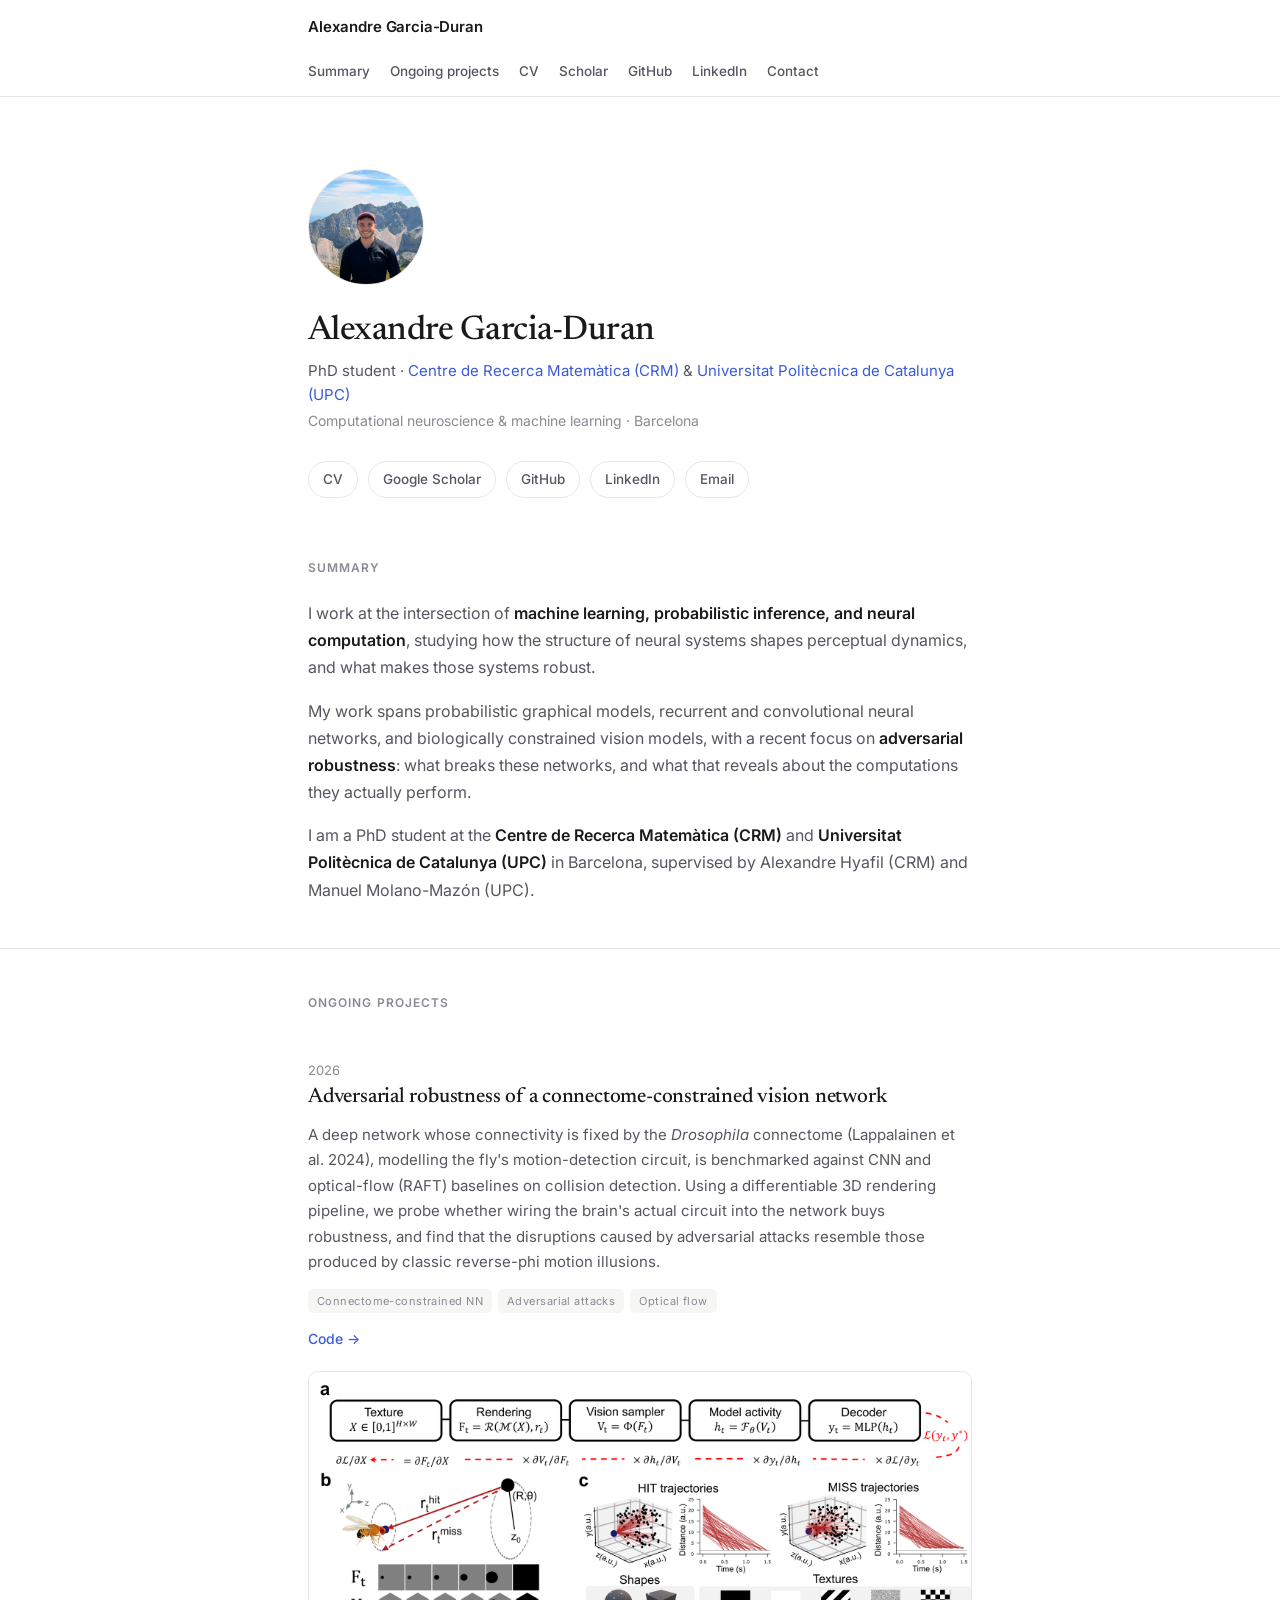
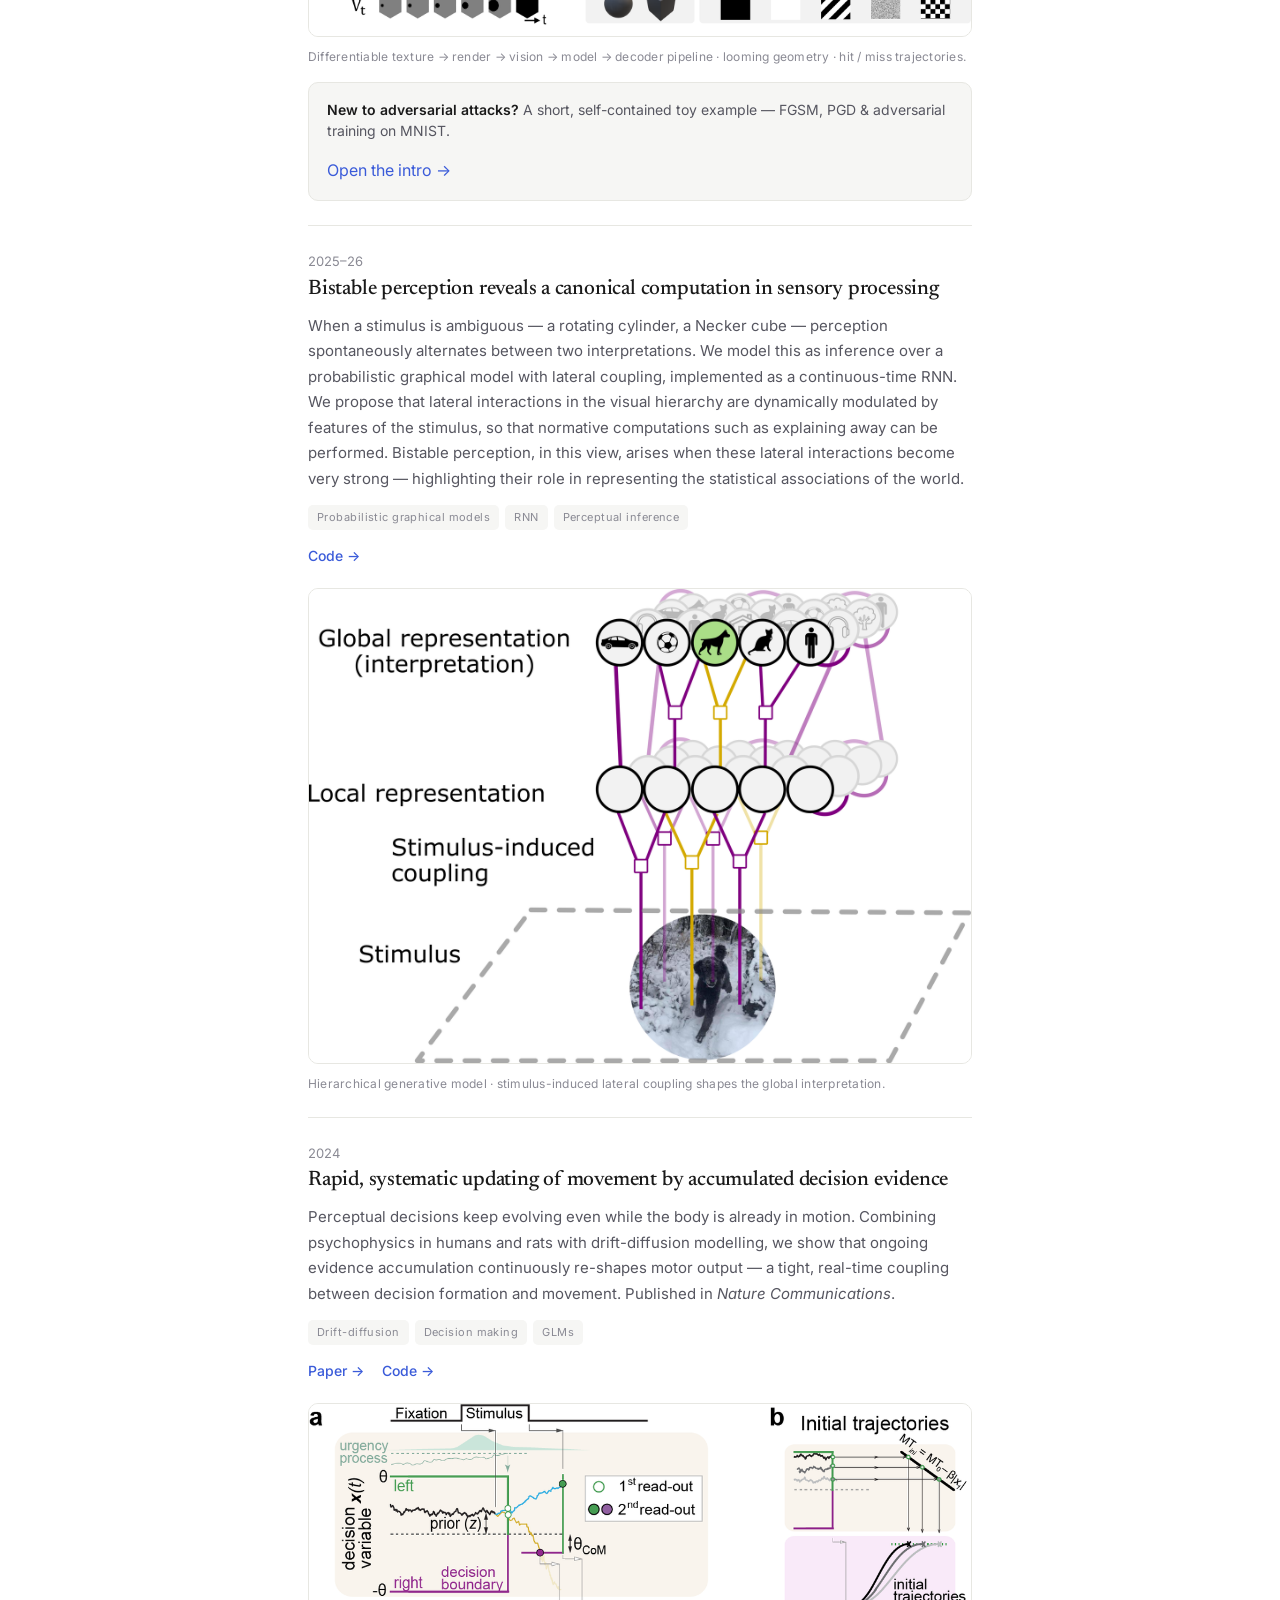
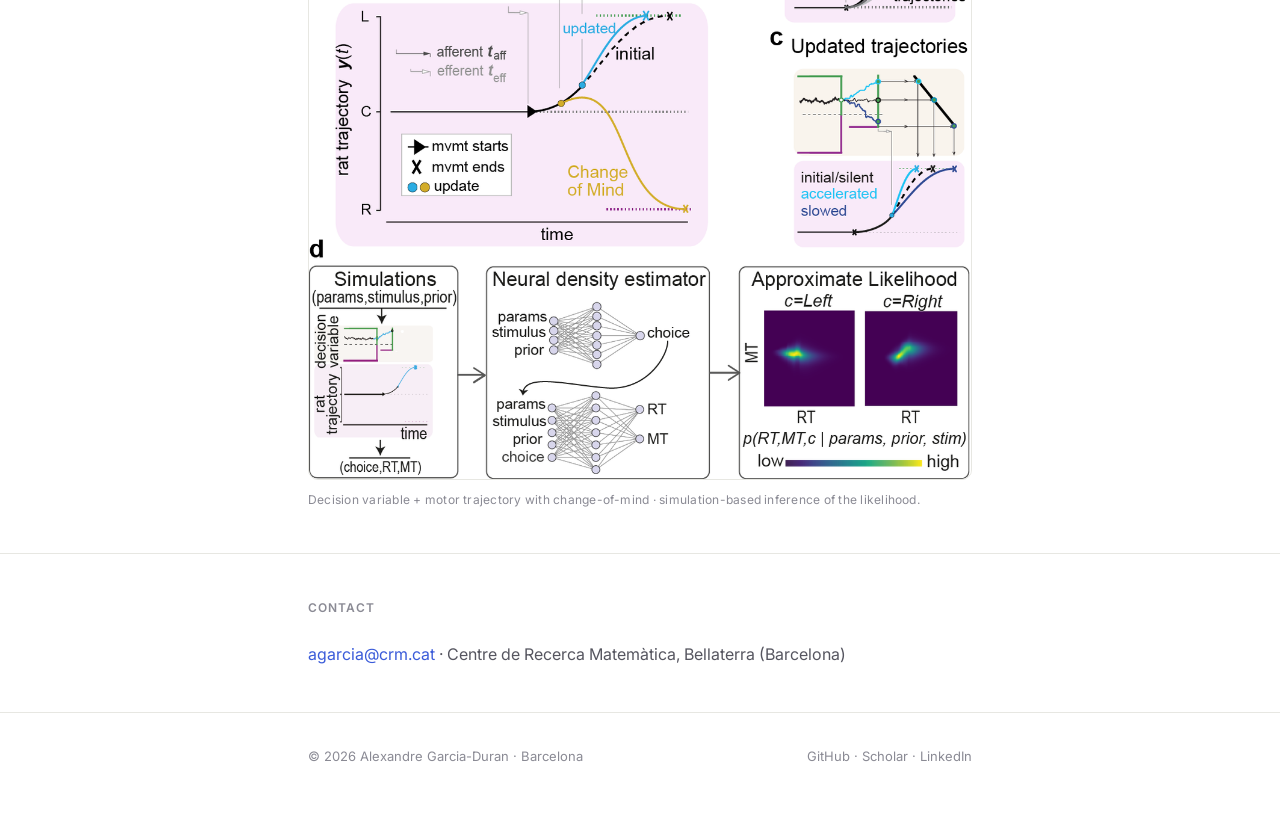
==== index.html @ 4c036c51 "Update index.html" ====
<!DOCTYPE html>
<html lang="en">
<head>
<meta charset="UTF-8">
<meta name="viewport" content="width=device-width, initial-scale=1.0">
<meta name="description" content="Alexandre Garcia-Duran — PhD student in computational neuroscience and machine learning at CRM & UPC, Barcelona.">
<title>Alexandre Garcia-Duran</title>
<link rel="preconnect" href="https://fonts.googleapis.com">
<link rel="preconnect" href="https://fonts.gstatic.com" crossorigin>
<link href="https://fonts.googleapis.com/css2?family=Inter:wght@400;500;600;700&family=Newsreader:ital,opsz@0,6..72;1,6..72&display=swap" rel="stylesheet">
<style>
/* ── Reset ── */
*, *::before, *::after { margin: 0; padding: 0; box-sizing: border-box; }
html { scroll-behavior: smooth; }

:root {
  --bg:      #ffffff;
  --bg2:     #f6f6f4;
  --fg:      #1a1a1a;
  --fg2:     #565660;
  --fg3:     #8a8a94;
  --accent:  #3a5bd9;
  --border:  #e7e7e2;
  --sans:    'Inter', -apple-system, BlinkMacSystemFont, 'Segoe UI', sans-serif;
  --serif:   'Newsreader', Georgia, serif;
  --max:     720px;
}

@media (prefers-color-scheme: dark) {
  :root {
    --bg:     #0f0f12;
    --bg2:    #17171b;
    --fg:     #ececec;
    --fg2:    #a5a5b0;
    --fg3:    #6e6e78;
    --accent: #8ea2ff;
    --border: #26262c;
  }
}

body {
  background: var(--bg);
  color: var(--fg);
  font-family: var(--sans);
  font-size: 16px;
  line-height: 1.7;
  -webkit-font-smoothing: antialiased;
}

a { color: var(--accent); text-decoration: none; }
a:hover { text-decoration: underline; }
strong { font-weight: 600; color: var(--fg); }
em { font-style: italic; }

/* ── Nav ── */
nav {
  position: sticky; top: 0; z-index: 100;
  background: color-mix(in srgb, var(--bg) 88%, transparent);
  backdrop-filter: blur(12px);
  -webkit-backdrop-filter: blur(12px);
  border-bottom: 1px solid var(--border);
}
.nav-inner {
  max-width: var(--max); margin: 0 auto;
  padding: 14px 28px;
  display: flex; align-items: center; justify-content: space-between;
  gap: 20px; flex-wrap: wrap;
}
.nav-brand { font-weight: 600; color: var(--fg); font-size: 15px; letter-spacing: -0.01em; }
.nav-brand:hover { text-decoration: none; }
.nav-links { display: flex; gap: 20px; flex-wrap: wrap; }
.nav-links a {
  font-size: 13.5px; color: var(--fg2); font-weight: 500;
}
.nav-links a:hover { color: var(--accent); text-decoration: none; }

/* ── Layout ── */
.wrap { max-width: var(--max); margin: 0 auto; padding: 0 28px; }

/* ── Header / hero ── */
header { padding: 72px 0 8px; }
.hero {
  display: flex; align-items: center; gap: 28px; flex-wrap: wrap;
}
.hero-photo {
  width: 116px; height: 116px; border-radius: 50%;
  object-fit: cover; flex-shrink: 0;
  border: 1px solid var(--border);
  background: var(--bg2);
}
.hero-name {
  font-family: var(--serif);
  font-size: 34px; font-weight: 500; line-height: 1.1;
  letter-spacing: -0.015em; margin-bottom: 8px;
}
.hero-affil { font-size: 15px; color: var(--fg2); line-height: 1.6; }
.hero-role { font-size: 14px; color: var(--fg3); margin-top: 2px; }

/* inline link row */
.linkrow {
  display: flex; flex-wrap: wrap; gap: 8px 10px;
  margin: 28px 0 8px;
}
.linkrow a {
  font-size: 13.5px; font-weight: 500;
  color: var(--fg2);
  border: 1px solid var(--border); border-radius: 999px;
  padding: 6px 14px;
  transition: border-color .15s, color .15s, background .15s;
}
.linkrow a:hover {
  color: var(--accent); border-color: var(--accent);
  text-decoration: none;
}

/* ── Sections ── */
section { padding: 44px 0; border-top: 1px solid var(--border); scroll-margin-top: 64px; }
section:first-of-type { border-top: none; }
.section-title {
  font-size: 12px; font-weight: 600; letter-spacing: 0.09em;
  text-transform: uppercase; color: var(--fg3);
  margin-bottom: 22px;
}
.summary p { color: var(--fg2); margin-bottom: 16px; font-size: 16px; }
.summary p:last-child { margin-bottom: 0; }

/* ── Projects ── */
.project {
  padding: 24px 0;
  border-bottom: 1px solid var(--border);
}
.project:first-child { padding-top: 0; }
.project:last-child { border-bottom: none; padding-bottom: 0; }
.project-year { font-size: 13px; color: var(--fg3); margin-bottom: 4px; }
.project-title {
  font-family: var(--serif); font-size: 21px; font-weight: 500;
  line-height: 1.25; letter-spacing: -0.01em; margin-bottom: 10px;
  color: var(--fg);
}
.project-desc { font-size: 15px; color: var(--fg2); line-height: 1.7; margin-bottom: 14px; }
.project-tags { display: flex; flex-wrap: wrap; gap: 6px; margin-bottom: 14px; }
.project-tag {
  font-size: 11px; letter-spacing: 0.04em; color: var(--fg3);
  background: var(--bg2); border-radius: 5px; padding: 3px 9px;
}
.project-links { display: flex; flex-wrap: wrap; gap: 18px; }
.project-links a { font-size: 14px; font-weight: 500; }
.project-links a.feature {
  display: inline-flex; align-items: center; gap: 7px;
}

/* project figure */
.project-fig {
  margin-top: 20px;
  border: 1px solid var(--border); border-radius: 10px;
  overflow: hidden; background: #fff;
}
.project-fig img { width: 100%; height: auto; display: block; }
.fig-cap {
  font-size: 12px; color: var(--fg3); line-height: 1.6;
  letter-spacing: 0.02em; margin-top: 10px;
}

/* highlighted sub-link (toy MNIST example) */
.subcard {
  margin-top: 16px;
  border: 1px solid var(--border); border-radius: 10px;
  background: var(--bg2);
  padding: 16px 18px;
  display: flex; align-items: center; justify-content: space-between;
  gap: 16px; flex-wrap: wrap;
  transition: border-color .15s;
}
.subcard:hover { border-color: var(--accent); }
.subcard-text { font-size: 14px; color: var(--fg2); line-height: 1.5; }
.subcard-text strong { color: var(--fg); }
.subcard a {
  font-size: 14px; font-weight: 600; white-space: nowrap;
}

/* ── Contact ── */
.contact p { color: var(--fg2); font-size: 16px; }

/* ── Footer ── */
footer {
  border-top: 1px solid var(--border);
  padding: 32px 0 56px;
  color: var(--fg3); font-size: 13px;
}
footer .wrap { display: flex; justify-content: space-between; flex-wrap: wrap; gap: 12px; }
footer a { color: var(--fg3); }

/* ── Responsive ── */
@media (max-width: 560px) {
  .nav-inner { padding: 12px 20px; }
  .wrap { padding: 0 20px; }
  header { padding: 48px 0 4px; }
  .hero { gap: 20px; }
  .hero-photo { width: 92px; height: 92px; }
  .hero-name { font-size: 28px; }
}
</style>
</head>
<body>

<!-- ── Nav ── -->
<nav>
  <div class="nav-inner">
    <a href="#top" class="nav-brand">Alexandre Garcia-Duran</a>
    <div class="nav-links">
      <a href="#summary">Summary</a>
      <a href="#projects">Ongoing projects</a>
      <a href="Alexandre_Garcia-Duran_CV.pdf" target="_blank" rel="noopener">CV</a>
      <a href="https://scholar.google.com/citations?hl=ca&user=s0tErLcAAAAJ" target="_blank" rel="noopener">Scholar</a>
      <a href="https://github.com/alexgarciaduran" target="_blank" rel="noopener">GitHub</a>
      <a href="https://www.linkedin.com/in/alexandre-garcia-duran-068744194/" target="_blank" rel="noopener">LinkedIn</a>
      <a href="#contact">Contact</a>
    </div>
  </div>
</nav>

<!-- ── Header ── -->
<header id="top">
  <div class="wrap">
    <div class="hero">
      <img class="hero-photo" src="figures/profile.jpg" alt="Alexandre Garcia-Duran">
      <div>
        <h1 class="hero-name">Alexandre Garcia-Duran</h1>
        <p class="hero-affil">
          PhD student ·
          <a href="https://www.crm.cat/" target="_blank" rel="noopener">Centre de Recerca Matemàtica (CRM)</a>
          &amp;
          <a href="https://www.upc.edu/en" target="_blank" rel="noopener">Universitat Politècnica de Catalunya (UPC)</a>
        </p>
        <p class="hero-role">Computational neuroscience &amp; machine learning · Barcelona</p>
      </div>
    </div>

    <div class="linkrow">
      <a href="Alexandre_Garcia-Duran_CV.pdf" target="_blank" rel="noopener">CV</a>
      <a href="https://scholar.google.com/citations?hl=ca&user=s0tErLcAAAAJ" target="_blank" rel="noopener">Google Scholar</a>
      <a href="https://github.com/alexgarciaduran" target="_blank" rel="noopener">GitHub</a>
      <a href="https://www.linkedin.com/in/alexandre-garcia-duran-068744194/" target="_blank" rel="noopener">LinkedIn</a>
      <a href="mailto:agarcia@crm.cat">Email</a>
    </div>
  </div>
</header>

<!-- ── Summary ── -->
<section id="summary" class="summary">
  <div class="wrap">
    <h2 class="section-title">Summary</h2>
    <p>
      I work at the intersection of <strong>machine learning, probabilistic inference, and neural computation</strong>, studying how the structure of neural systems shapes perceptual dynamics, and what makes those systems robust.
    </p>
    <p>
      My work spans probabilistic graphical models, recurrent and convolutional neural networks,
      and biologically constrained vision models, with a recent focus on
      <strong>adversarial robustness</strong>: what breaks these networks, and what that reveals
      about the computations they actually perform.
    </p>
    <p>
      I am a PhD student at the <strong>Centre de Recerca Matemàtica (CRM)</strong> and
      <strong>Universitat Politècnica de Catalunya (UPC)</strong> in Barcelona, supervised by
      Alexandre Hyafil (CRM) and Manuel Molano-Mazón (UPC).
    </p>
  </div>
</section>

<!-- ── Ongoing projects ── -->
<section id="projects">
  <div class="wrap">
    <h2 class="section-title">Ongoing projects</h2>

    <!-- Project 1 — adversarial robustness -->
    <div class="project">
      <div class="project-year">2026</div>
      <div class="project-title">Adversarial robustness of a connectome-constrained vision network</div>
      <div class="project-desc">
        A deep network whose connectivity is fixed by the <em>Drosophila</em> connectome
        (Lappalainen et al. 2024), modelling the fly's motion-detection circuit, is benchmarked
        against CNN and optical-flow (RAFT) baselines on collision detection. Using a differentiable
        3D rendering pipeline, we probe whether wiring the brain's actual circuit into the network
        buys robustness, and find that the disruptions caused by adversarial attacks resemble those
        produced by classic reverse-phi motion illusions.
      </div>
      <div class="project-tags">
        <span class="project-tag">Connectome-constrained NN</span>
        <span class="project-tag">Adversarial attacks</span>
        <span class="project-tag">Optical flow</span>
      </div>
      <div class="project-links">
        <a href="https://github.com/alexgarciaduran" target="_blank" rel="noopener">Code →</a>
      </div>

      <figure class="project-fig">
        <img src="figures/figure1_fly.png" alt="Differentiable adversarial-texture pipeline, fly looming geometry, and hit/miss trajectories">
      </figure>
      <figcaption class="fig-cap">
        Differentiable texture → render → vision → model → decoder pipeline · looming geometry · hit / miss trajectories.
      </figcaption>

      <!-- opening section into the toy MNIST example -->
      <a class="subcard" href="projects.html">
        <span class="subcard-text">
          <strong>New to adversarial attacks?</strong>
          A short, self-contained toy example — FGSM, PGD &amp; adversarial training on MNIST.
        </span>
        <span>Open the intro →</span>
      </a>
    </div>

    <!-- Project 2 — bistable perception -->
    <div class="project">
      <div class="project-year">2025–26</div>
      <div class="project-title">Bistable perception reveals a canonical computation in sensory processing</div>
      <div class="project-desc">
        When a stimulus is ambiguous — a rotating cylinder, a Necker cube — perception spontaneously
        alternates between two interpretations. We model this as inference over a probabilistic
        graphical model with lateral coupling, implemented as a continuous-time RNN. We propose that
        lateral interactions in the visual hierarchy are dynamically modulated by features of the
        stimulus, so that normative computations such as explaining away can be performed. Bistable
        perception, in this view, arises when these lateral interactions become very strong —
        highlighting their role in representing the statistical associations of the world.
      </div>
      <div class="project-tags">
        <span class="project-tag">Probabilistic graphical models</span>
        <span class="project-tag">RNN</span>
        <span class="project-tag">Perceptual inference</span>
      </div>
      <div class="project-links">
        <a href="https://github.com/alexgarciaduran/perceptual_bistability" target="_blank" rel="noopener">Code →</a>
      </div>

      <figure class="project-fig">
        <img src="figures/global_representation_stim_induced.png" alt="Hierarchical generative model: stimulus, local representation, stimulus-induced coupling, and global interpretation">
      </figure>
      <figcaption class="fig-cap">
        Hierarchical generative model · stimulus-induced lateral coupling shapes the global interpretation.
      </figcaption>
    </div>

    <!-- Project 3 — decision / movement -->
    <div class="project">
      <div class="project-year">2024</div>
      <div class="project-title">Rapid, systematic updating of movement by accumulated decision evidence</div>
      <div class="project-desc">
        Perceptual decisions keep evolving even while the body is already in motion. Combining
        psychophysics in humans and rats with drift-diffusion modelling, we show that ongoing
        evidence accumulation continuously re-shapes motor output — a tight, real-time coupling
        between decision formation and movement. Published in <em>Nature Communications</em>.
      </div>
      <div class="project-tags">
        <span class="project-tag">Drift-diffusion</span>
        <span class="project-tag">Decision making</span>
        <span class="project-tag">GLMs</span>
      </div>
      <div class="project-links">
        <a href="https://www.nature.com/articles/s41467-024-53586-7" target="_blank" rel="noopener">Paper →</a>
        <a href="https://github.com/alexgarciaduran/rapid-updating-of-movement-by-evidence" target="_blank" rel="noopener">Code →</a>
      </div>

      <figure class="project-fig">
        <img src="figures/figure_movement.png" alt="Decision variable and motor trajectory model with change-of-mind, and neural-density-estimator likelihood">
      </figure>
      <figcaption class="fig-cap">
        Decision variable + motor trajectory with change-of-mind · simulation-based inference of the likelihood.
      </figcaption>
    </div>

  </div>
</section>

<!-- ── Contact ── -->
<section id="contact" class="contact">
  <div class="wrap">
    <h2 class="section-title">Contact</h2>
    <p>
      <a href="mailto:agarcia@crm.cat">agarcia@crm.cat</a> ·
      Centre de Recerca Matemàtica, Bellaterra (Barcelona)
    </p>
  </div>
</section>

<!-- ── Footer ── -->
<footer>
  <div class="wrap">
    <span>© 2026 Alexandre Garcia-Duran · Barcelona</span>
    <span>
      <a href="https://github.com/alexgarciaduran" target="_blank" rel="noopener">GitHub</a> ·
      <a href="https://scholar.google.com/citations?hl=ca&user=s0tErLcAAAAJ" target="_blank" rel="noopener">Scholar</a> ·
      <a href="https://www.linkedin.com/in/alexandre-garcia-duran-068744194/" target="_blank" rel="noopener">LinkedIn</a>
    </span>
  </div>
</footer>

</body>
</html>
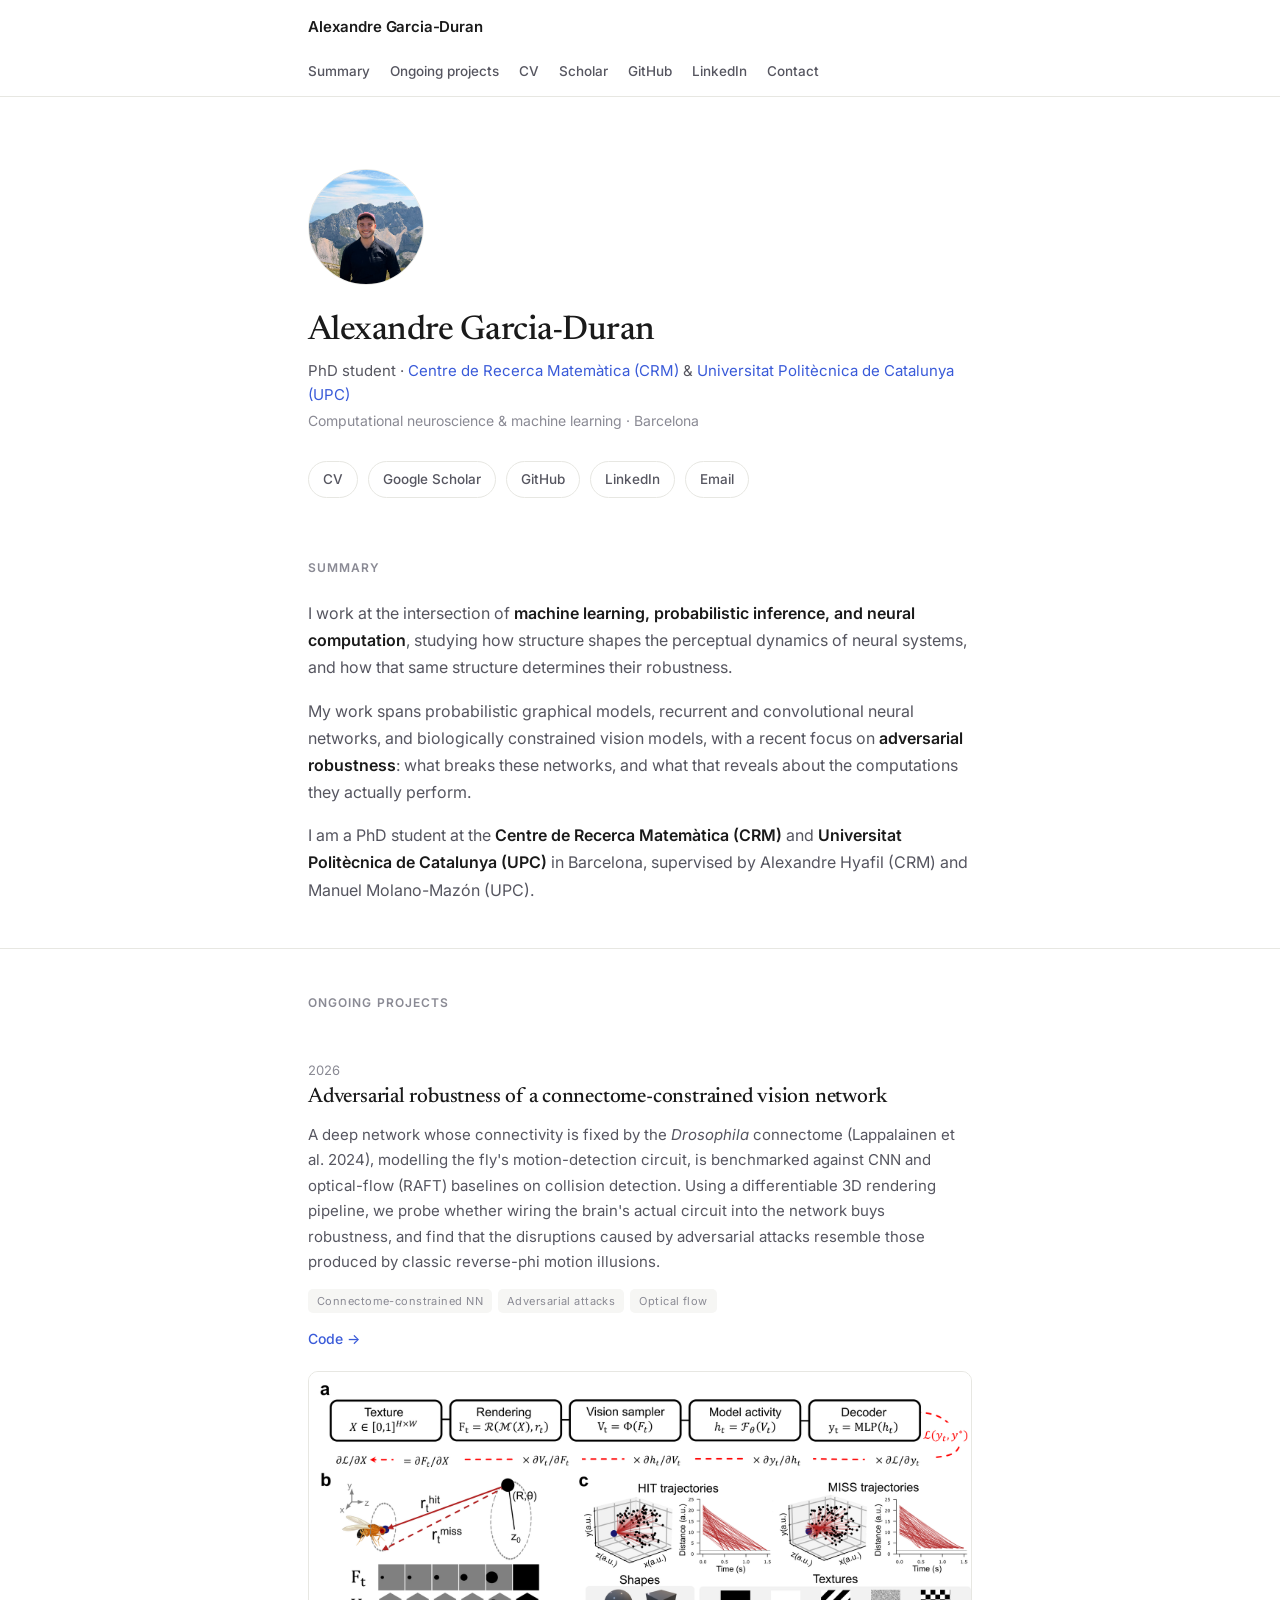
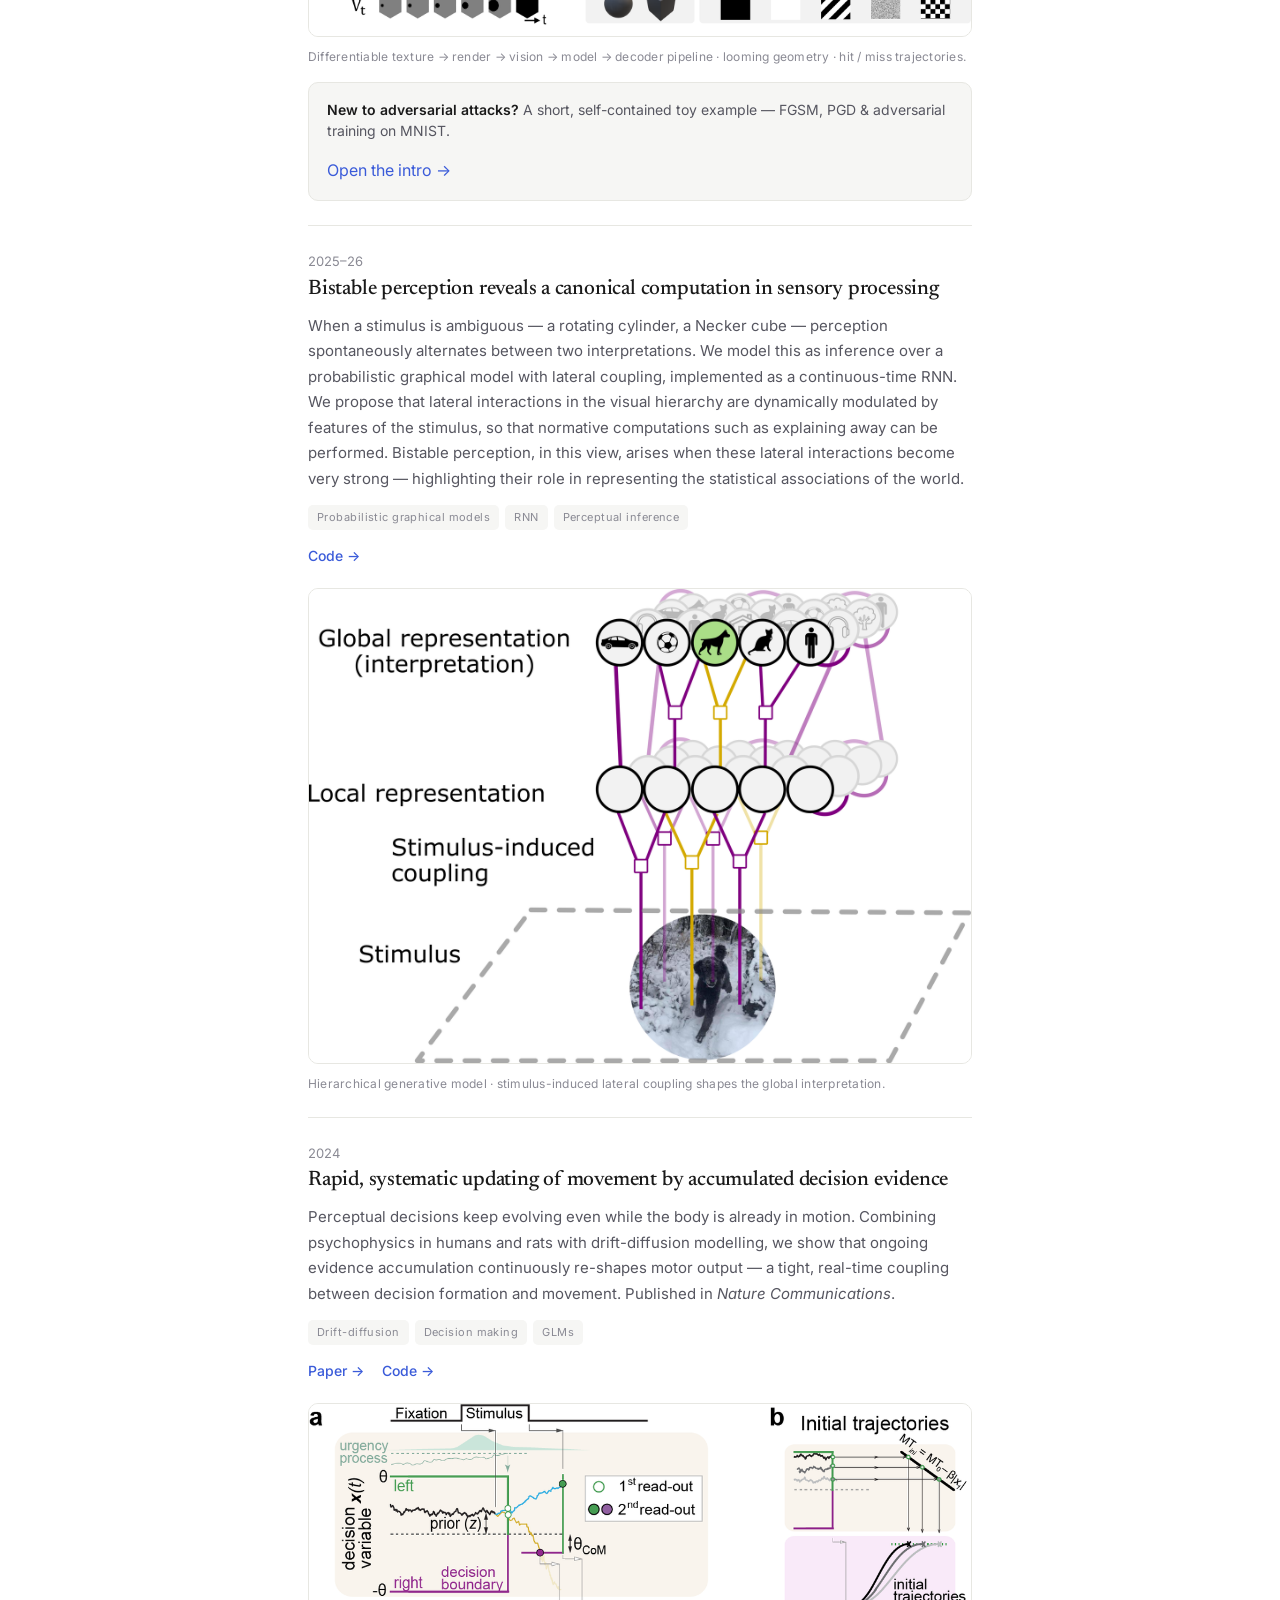
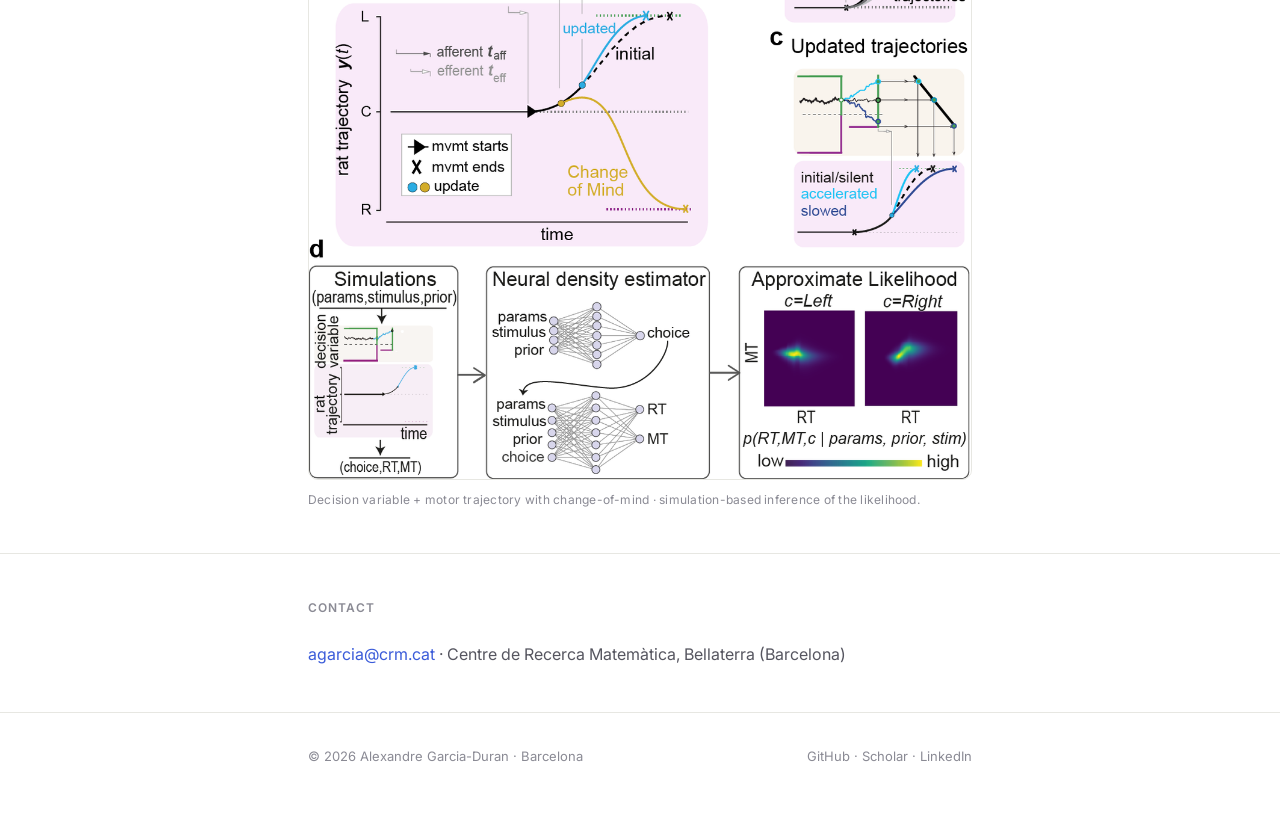
==== commit ef811fc7: "Update index.html" ====
--- a/index.html
+++ b/index.html
@@ -251,7 +251,7 @@
   <div class="wrap">
     <h2 class="section-title">Summary</h2>
     <p>
-      I work at the intersection of <strong>machine learning, probabilistic inference, and neural computation</strong>, studying how the structure of neural systems shapes perceptual dynamics, and what makes those systems robust.
+      I work at the intersection of <strong>machine learning, probabilistic inference, and neural computation</strong>, studying how structure shapes the perceptual dynamics of neural systems, and how that same structure determines their robustness.
     </p>
     <p>
       My work spans probabilistic graphical models, recurrent and convolutional neural networks,
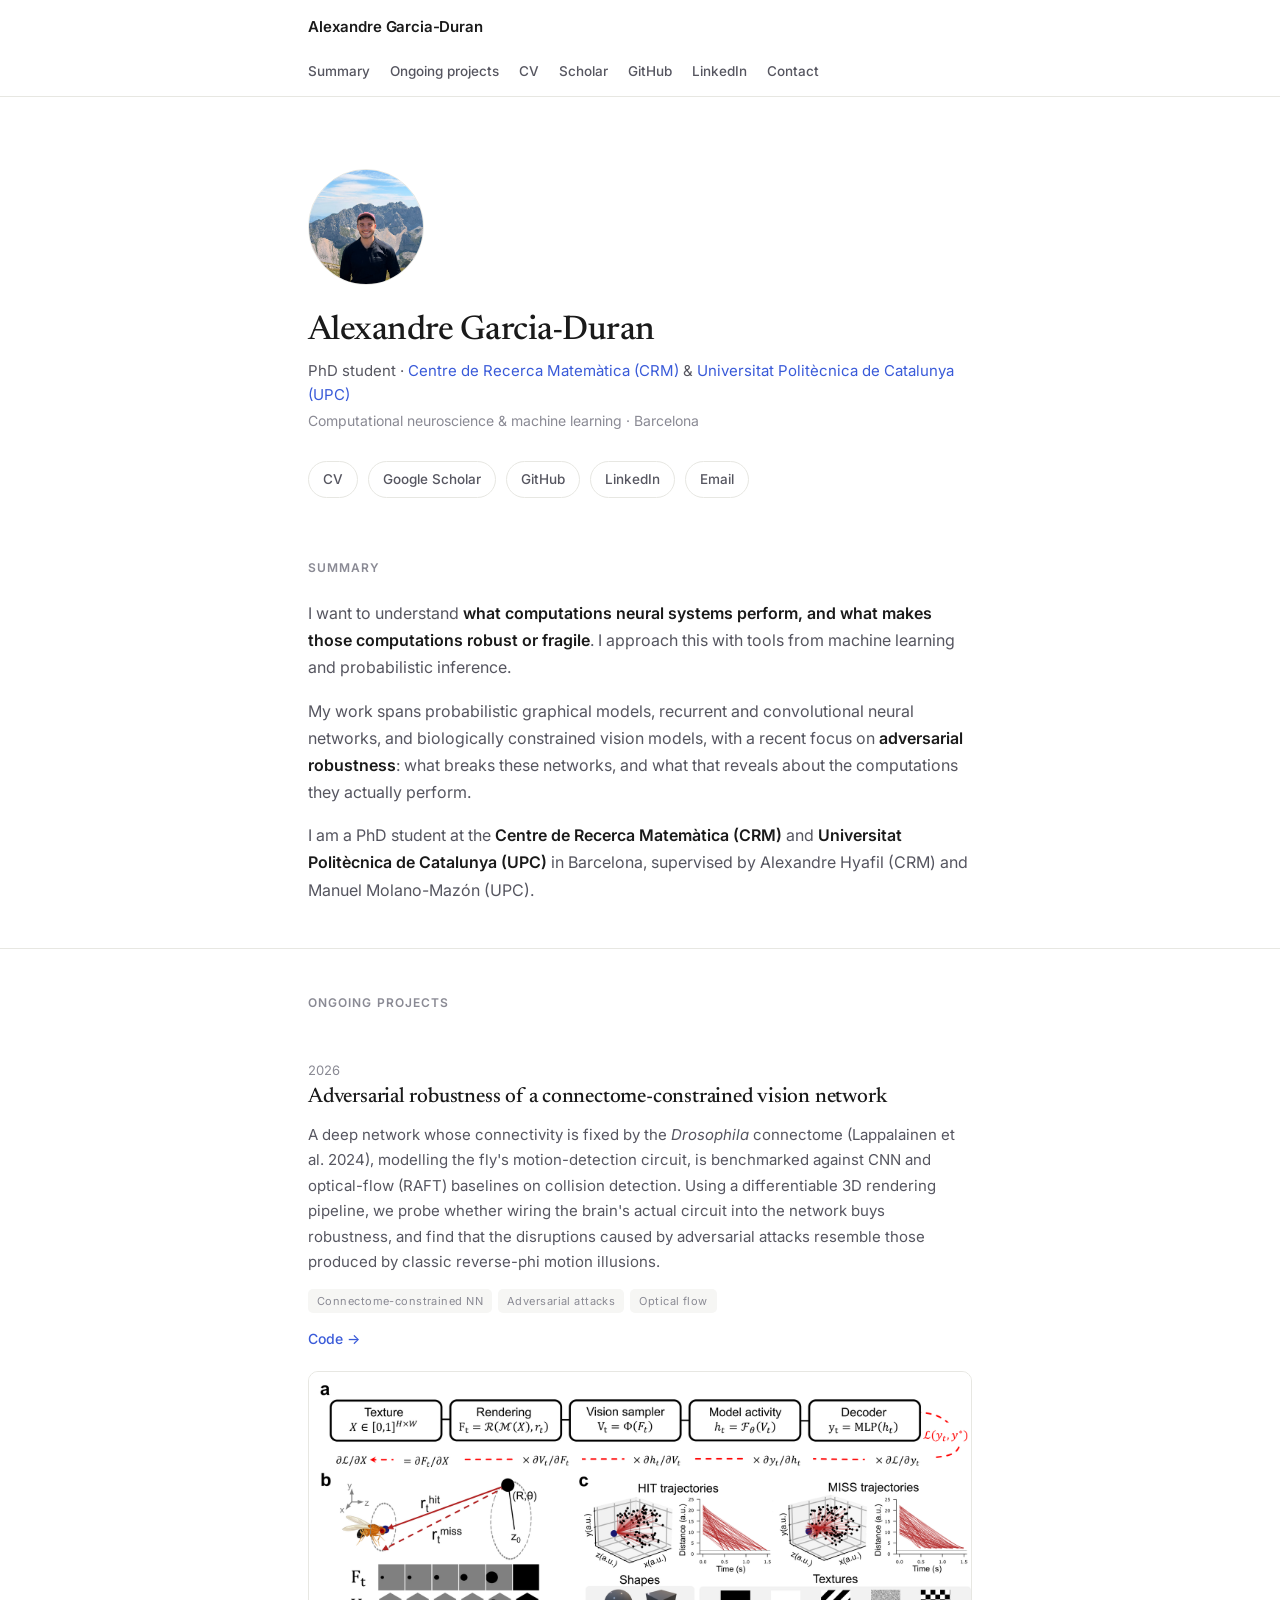
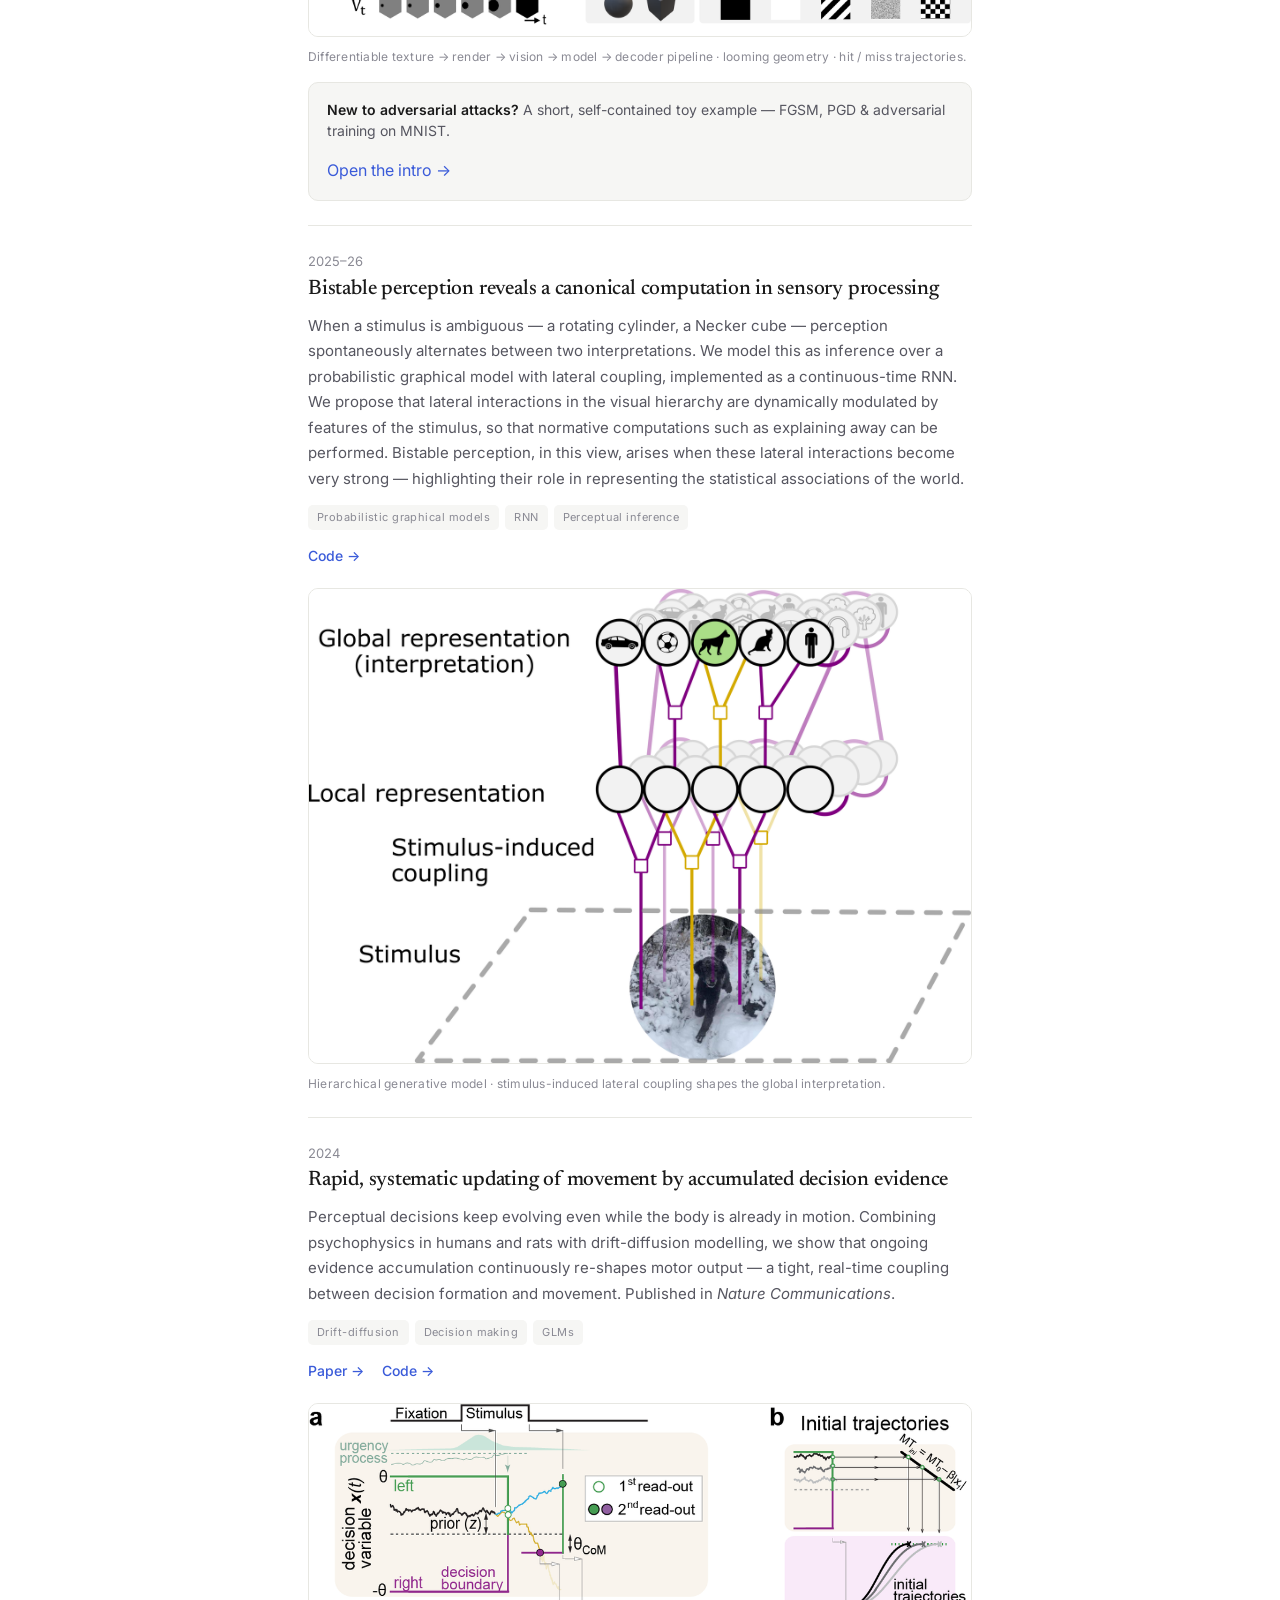
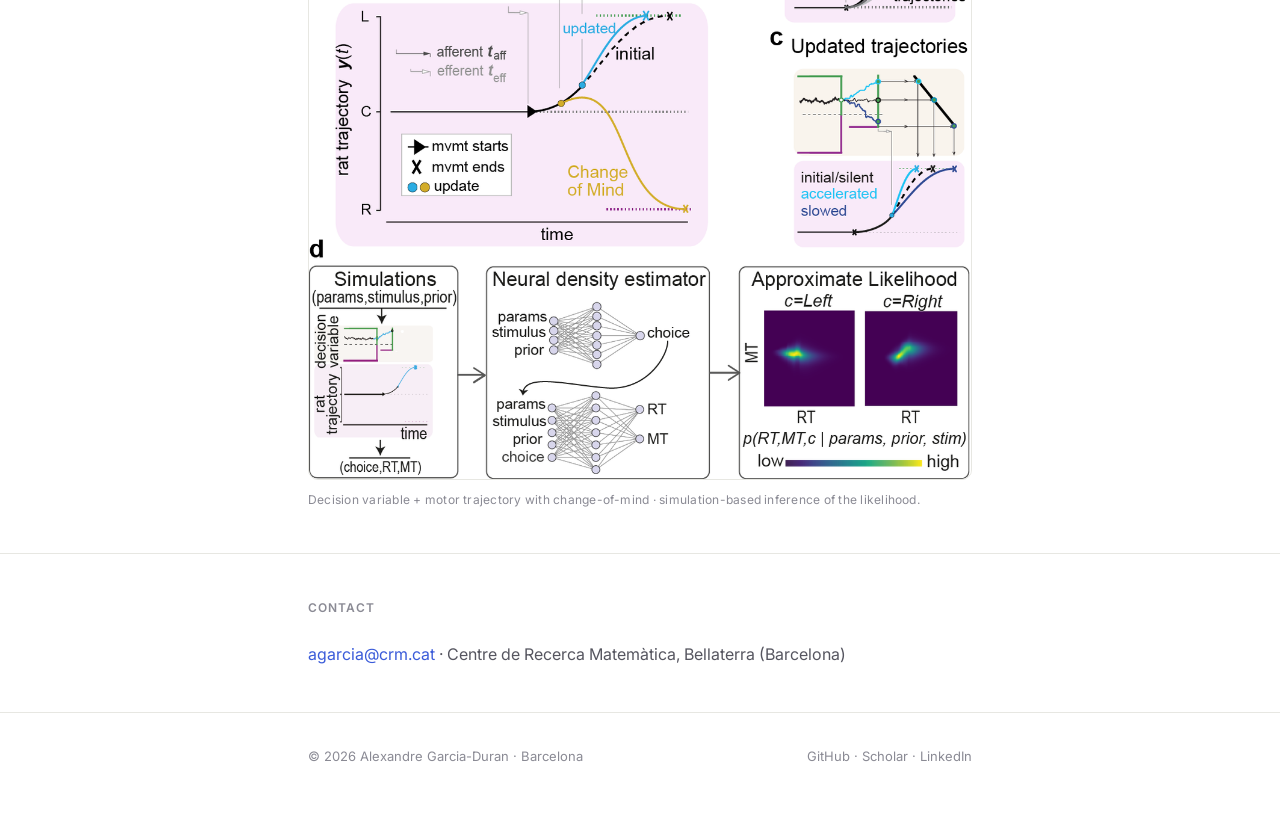
==== commit 5d5fc52b: "Update index.html" ====
--- a/index.html
+++ b/index.html
@@ -251,7 +251,9 @@
   <div class="wrap">
     <h2 class="section-title">Summary</h2>
     <p>
-      I work at the intersection of <strong>machine learning, probabilistic inference, and neural computation</strong>, studying how structure shapes the perceptual dynamics of neural systems, and how that same structure determines their robustness.
+      I want to understand <strong>what computations neural systems perform, and what makes
+      those computations robust or fragile</strong>. I approach this with tools from
+      machine learning and probabilistic inference.
     </p>
     <p>
       My work spans probabilistic graphical models, recurrent and convolutional neural networks,
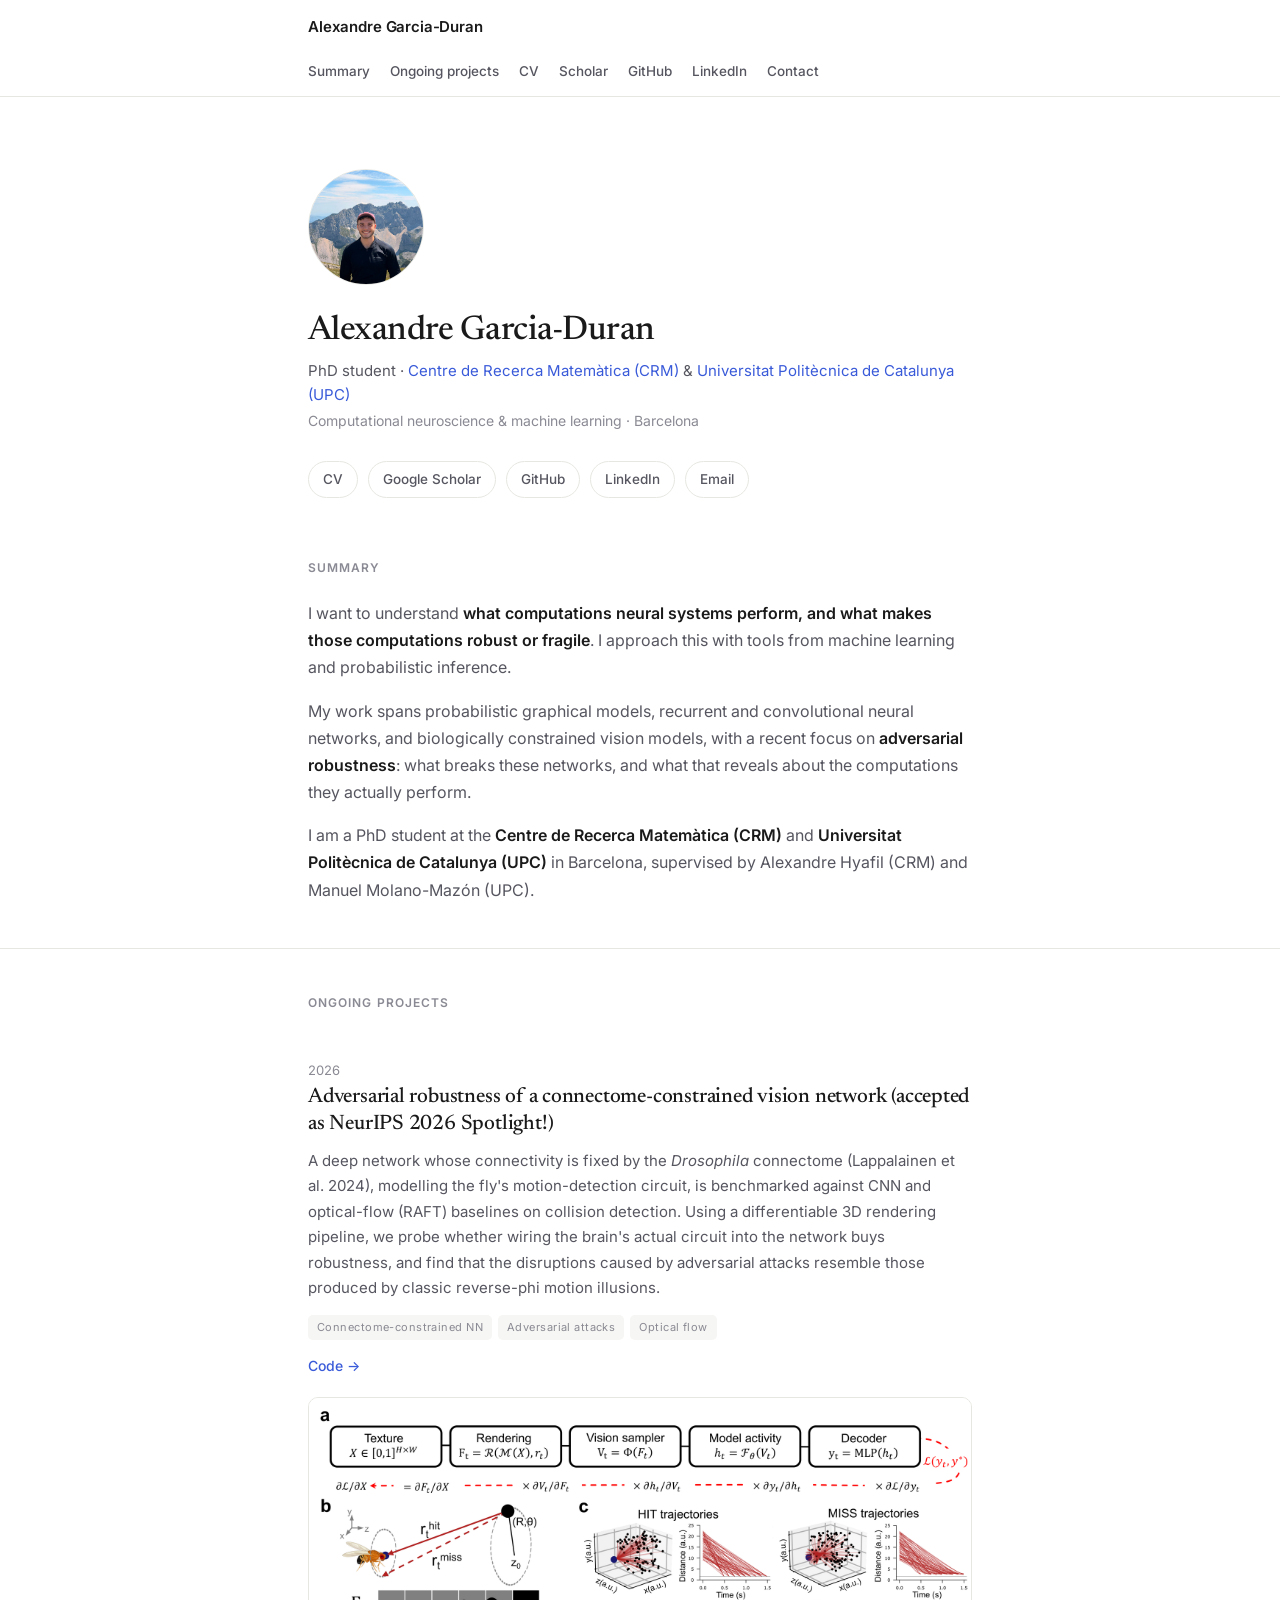
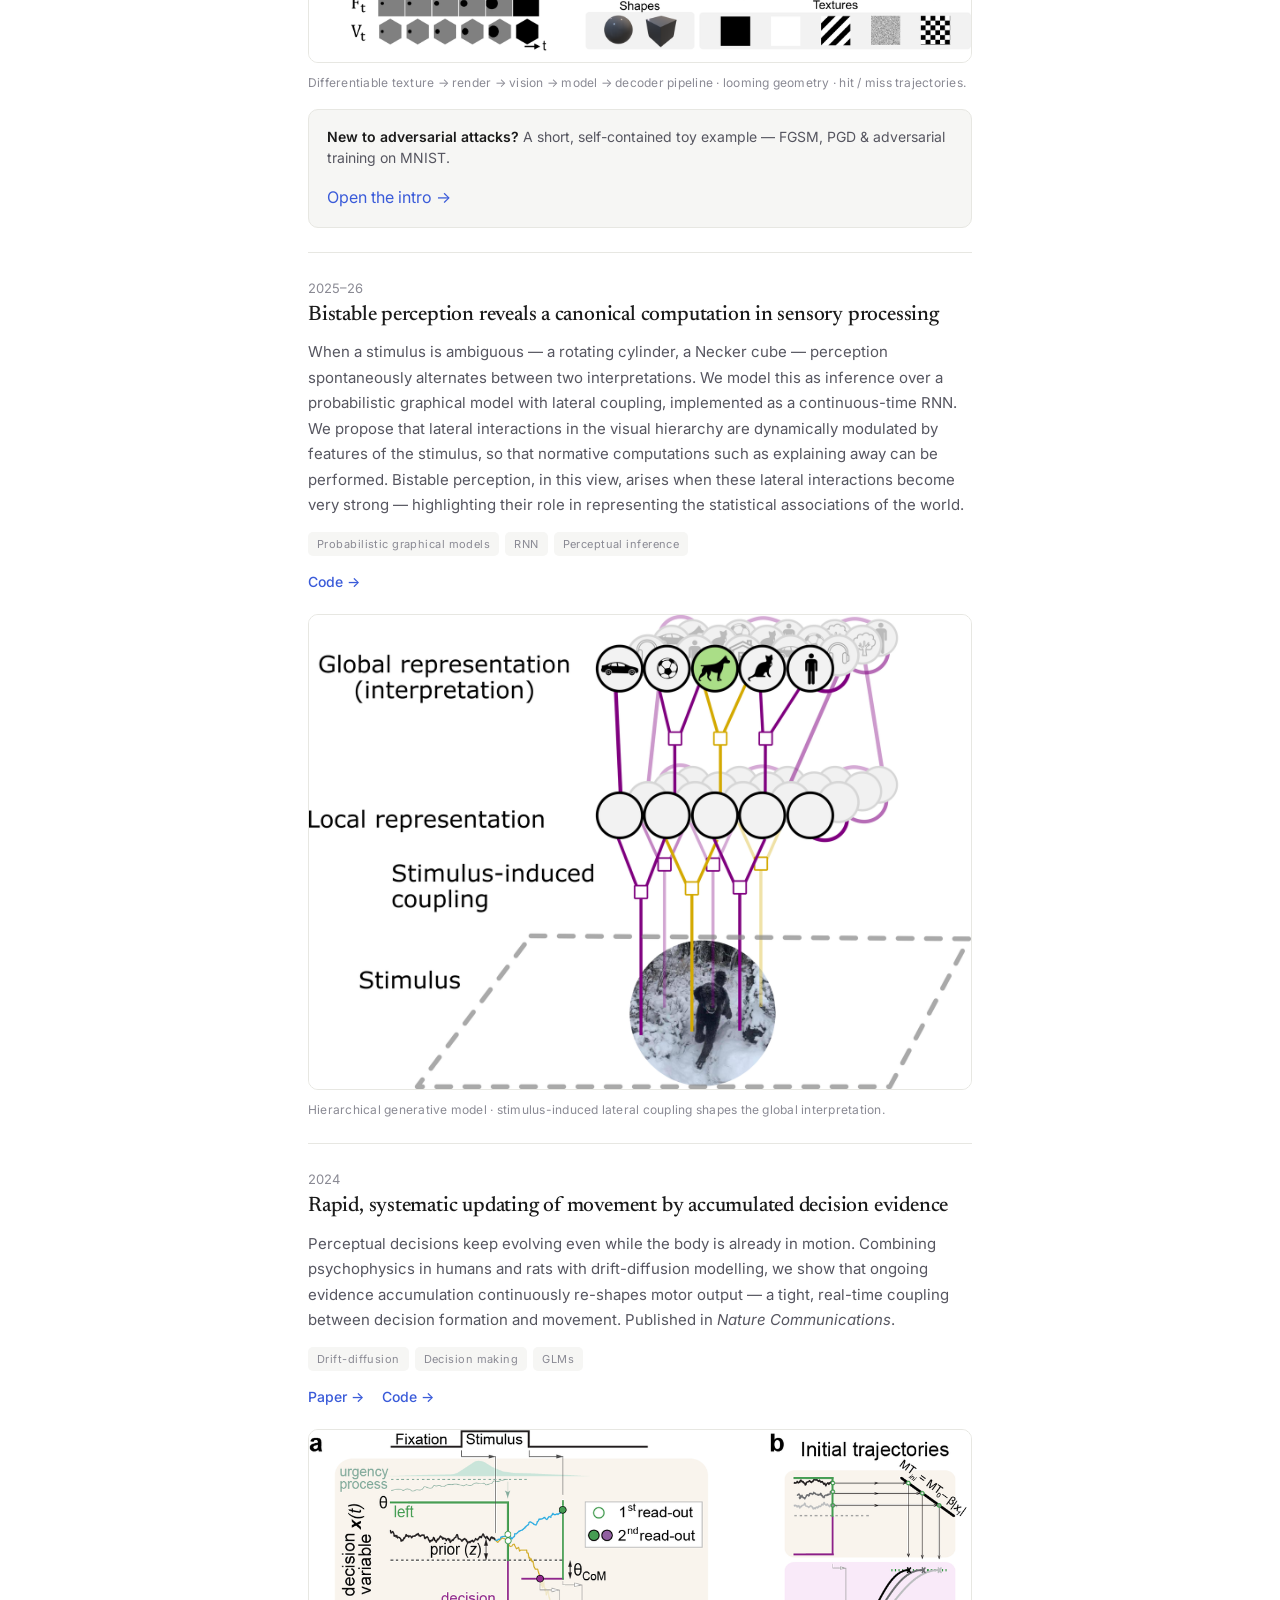
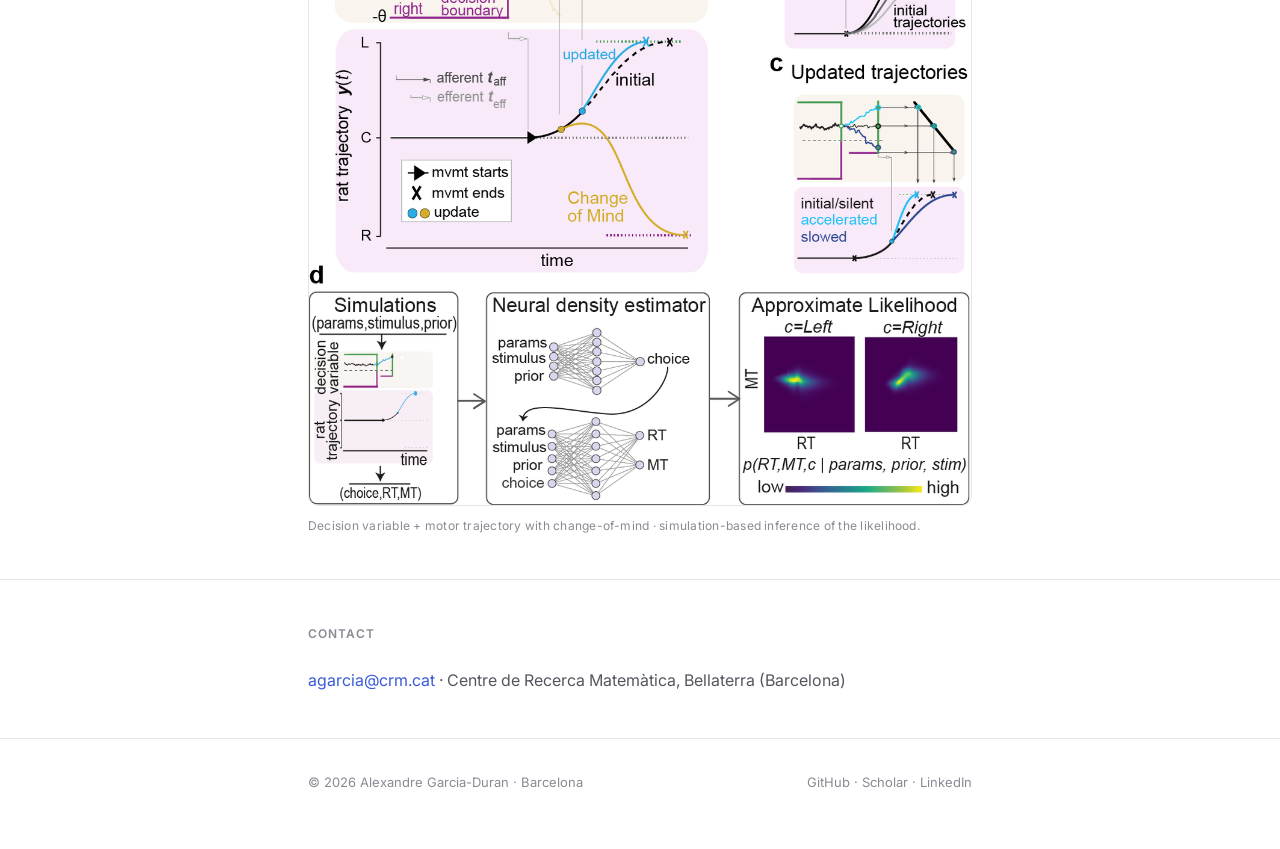
==== commit 7309f529: "added nips info" ====
--- a/index.html
+++ b/index.html
@@ -277,7 +277,7 @@
     <!-- Project 1 — adversarial robustness -->
     <div class="project">
       <div class="project-year">2026</div>
-      <div class="project-title">Adversarial robustness of a connectome-constrained vision network</div>
+      <div class="project-title">Adversarial robustness of a connectome-constrained vision network (accepted as NeurIPS 2026 Spotlight!)</div>
       <div class="project-desc">
         A deep network whose connectivity is fixed by the <em>Drosophila</em> connectome
         (Lappalainen et al. 2024), modelling the fly's motion-detection circuit, is benchmarked
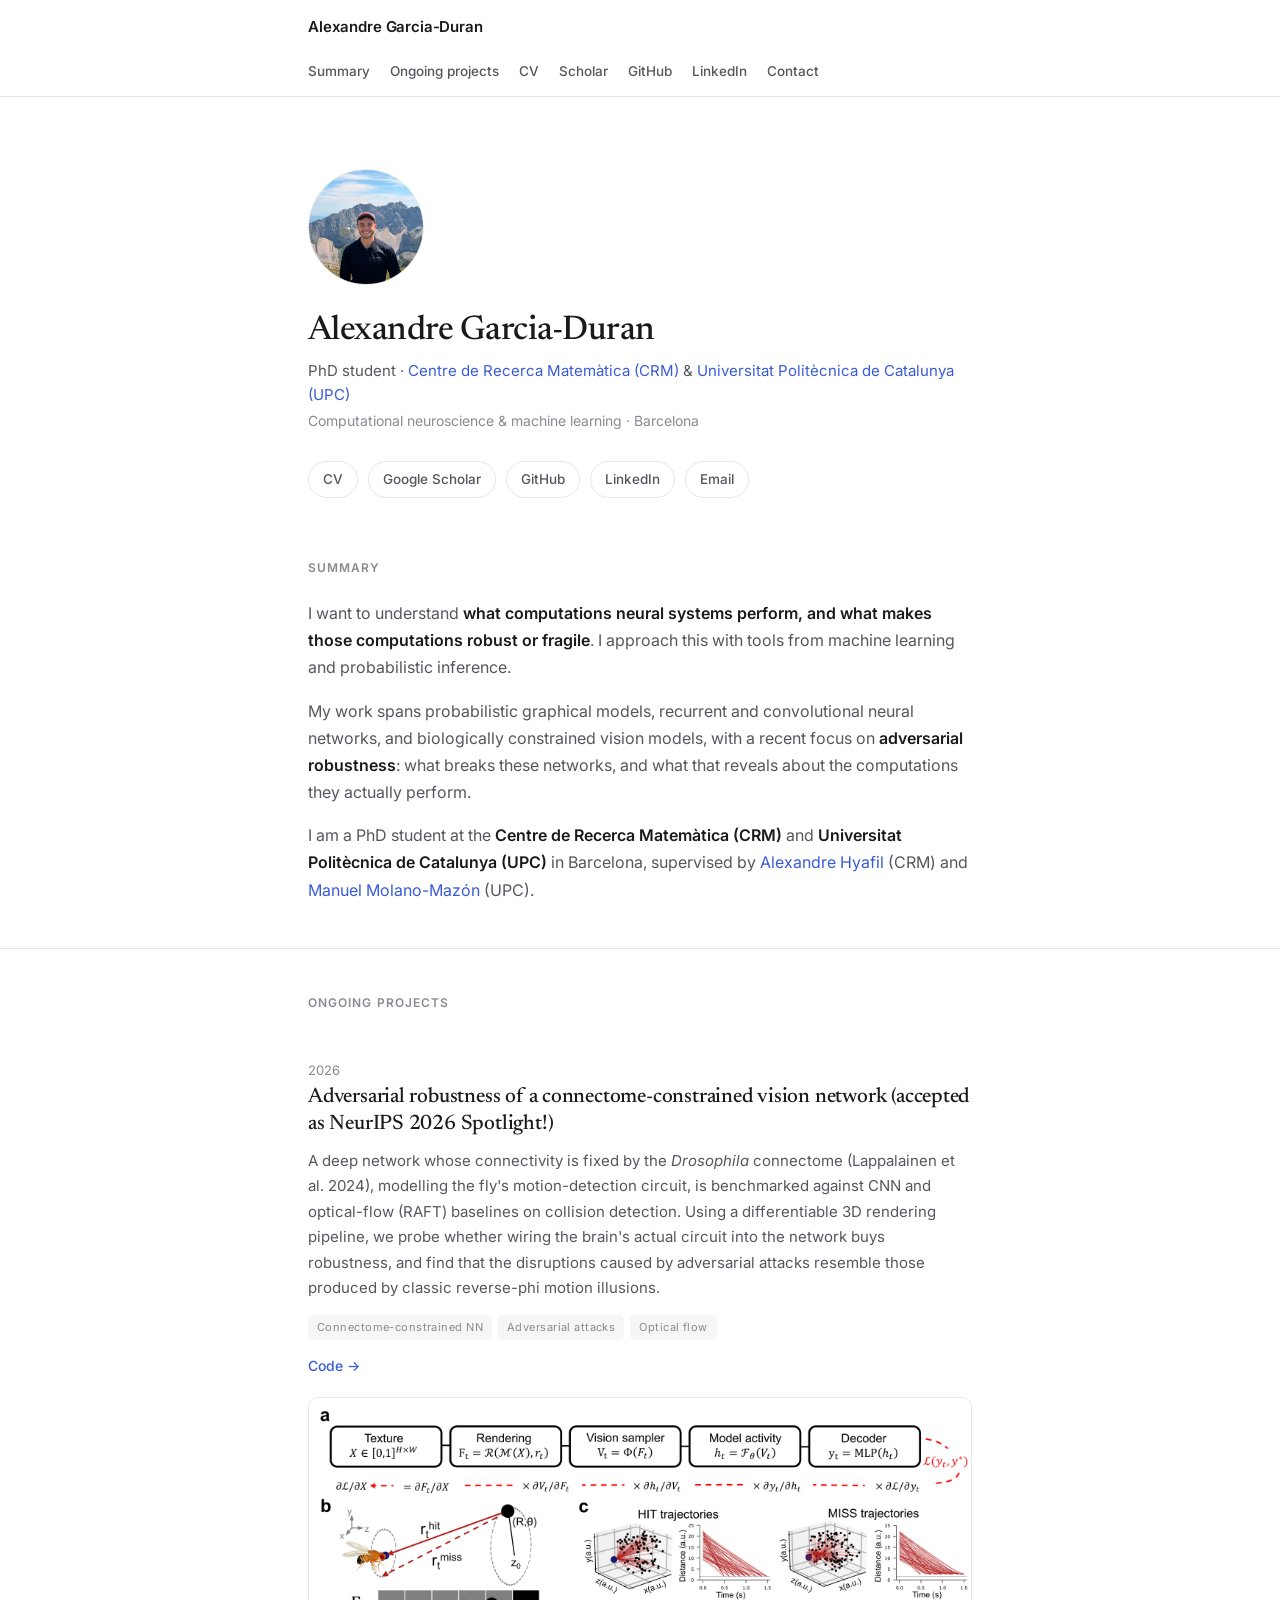
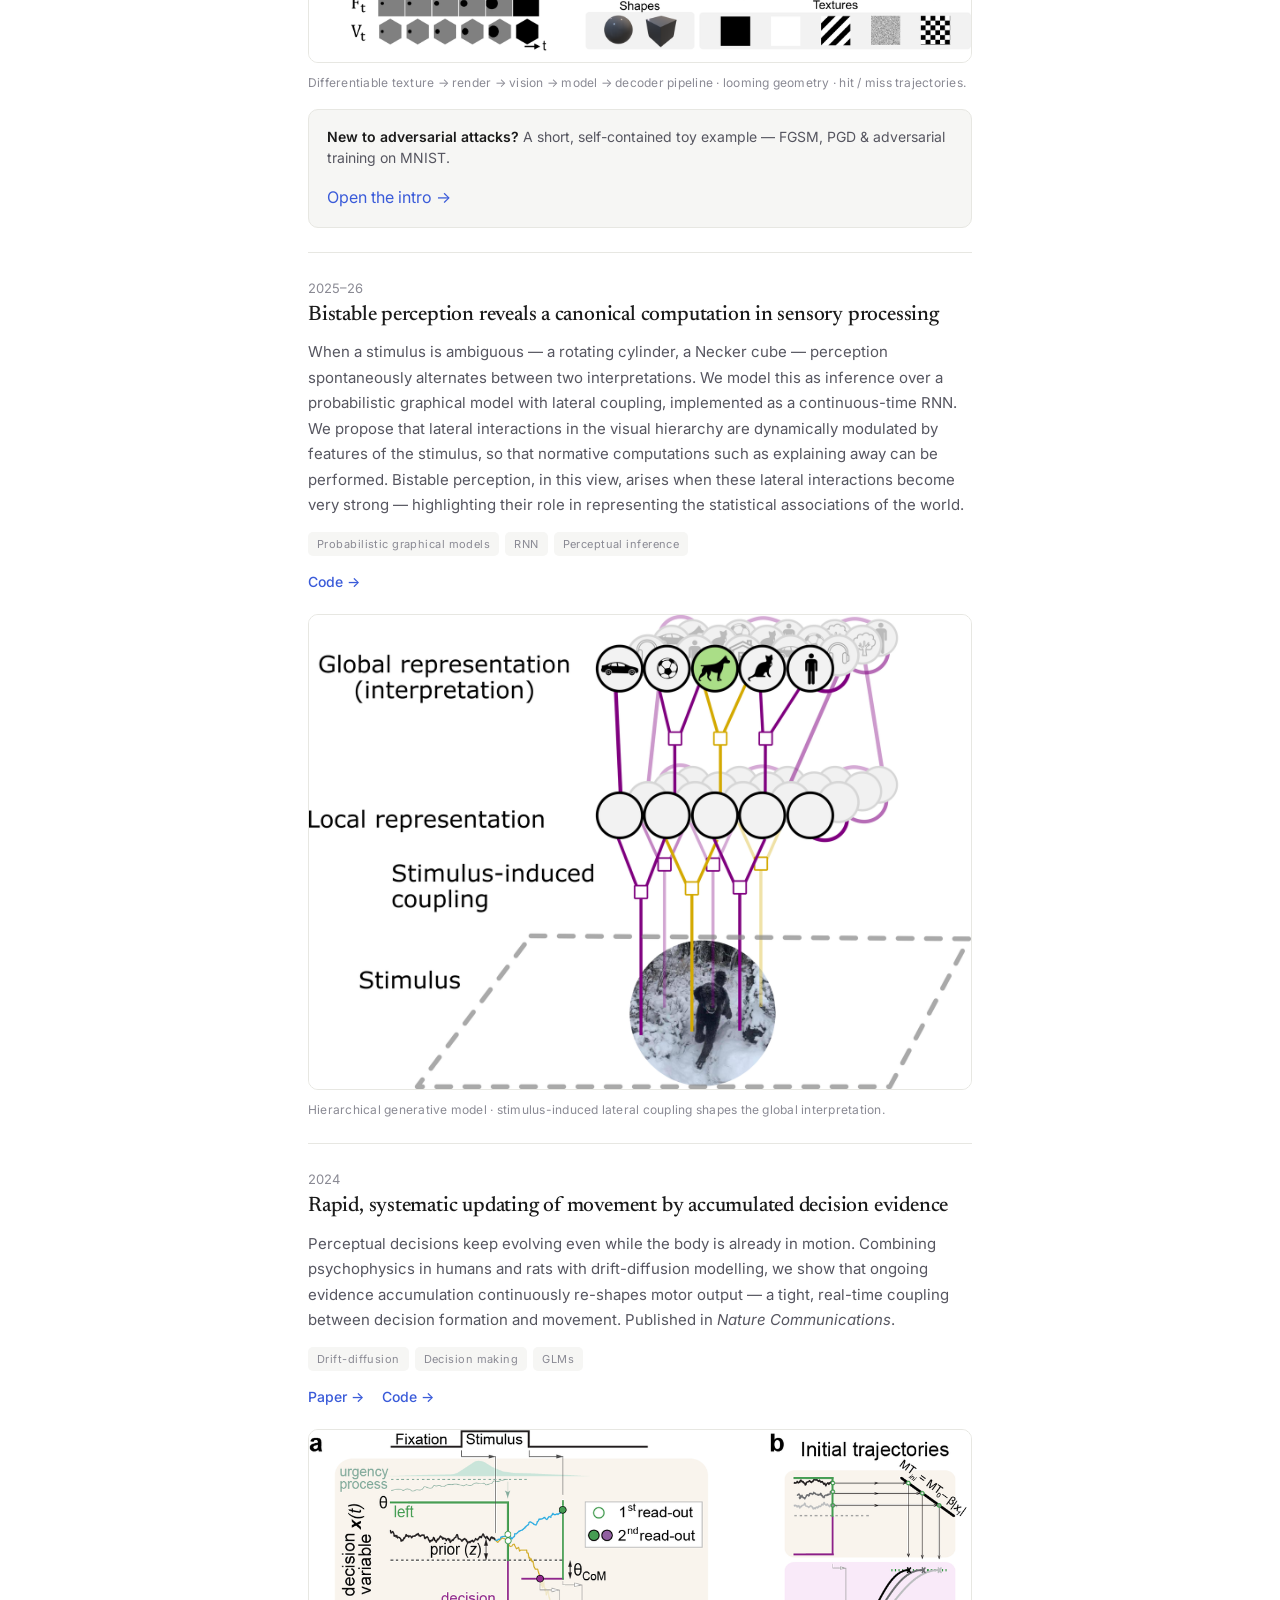
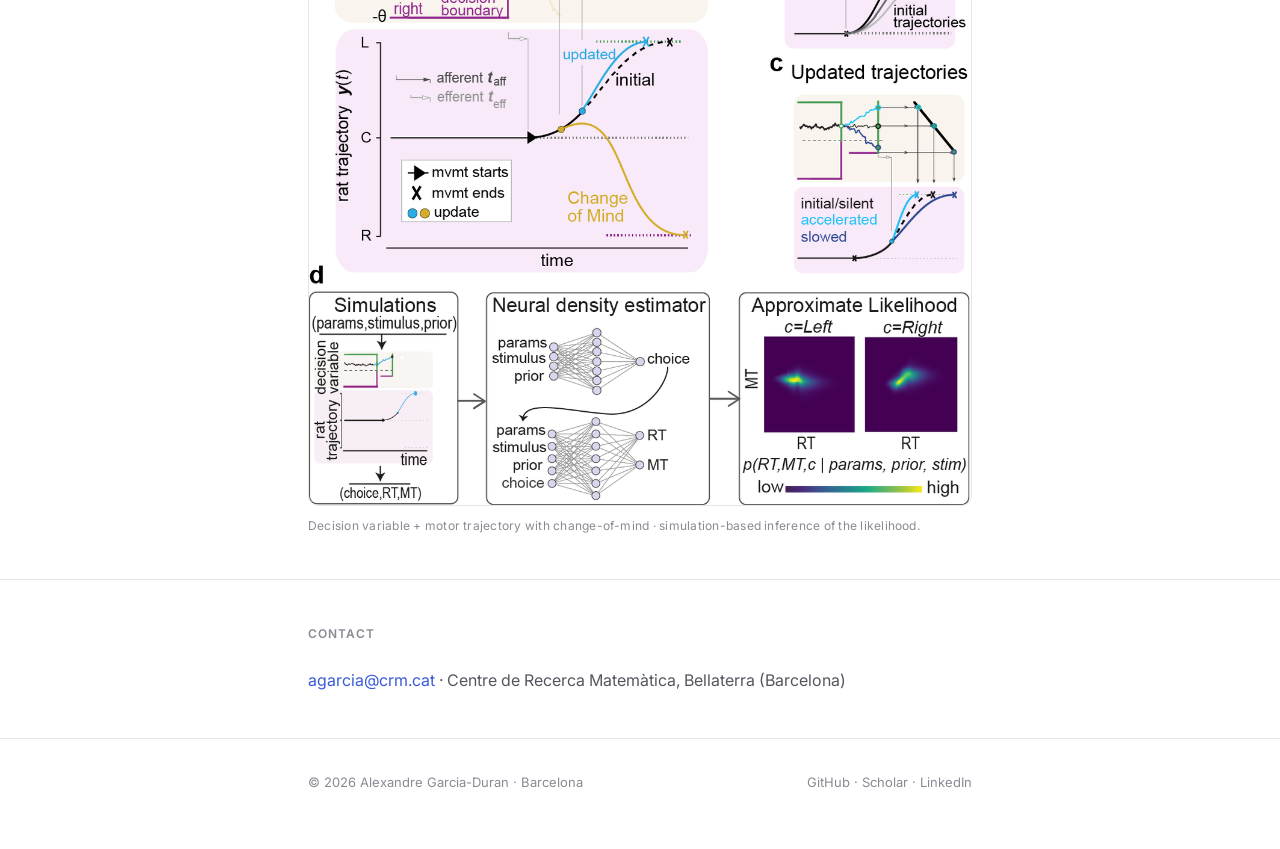
==== commit 993492ab: "added links to labs" ====
--- a/index.html
+++ b/index.html
@@ -264,7 +264,8 @@
     <p>
       I am a PhD student at the <strong>Centre de Recerca Matemàtica (CRM)</strong> and
       <strong>Universitat Politècnica de Catalunya (UPC)</strong> in Barcelona, supervised by
-      Alexandre Hyafil (CRM) and Manuel Molano-Mazón (UPC).
+      <a href="https://ahyafil.github.io/" target="_blank" rel="noopener">Alexandre Hyafil</a> (CRM) and
+      <a href="https://manuelmolano.wixsite.com/home" target="_blank" rel="noopener">Manuel Molano-Mazón</a> (UPC).
     </p>
   </div>
 </section>
@@ -277,7 +278,8 @@
     <!-- Project 1 — adversarial robustness -->
     <div class="project">
       <div class="project-year">2026</div>
-      <div class="project-title">Adversarial robustness of a connectome-constrained vision network (accepted as NeurIPS 2026 Spotlight!)</div>
+      <div class="project-title">Adversarial robustness of a connectome-constrained vision network
+				(accepted as NeurIPS 2026 Spotlight!)</div>
       <div class="project-desc">
         A deep network whose connectivity is fixed by the <em>Drosophila</em> connectome
         (Lappalainen et al. 2024), modelling the fly's motion-detection circuit, is benchmarked
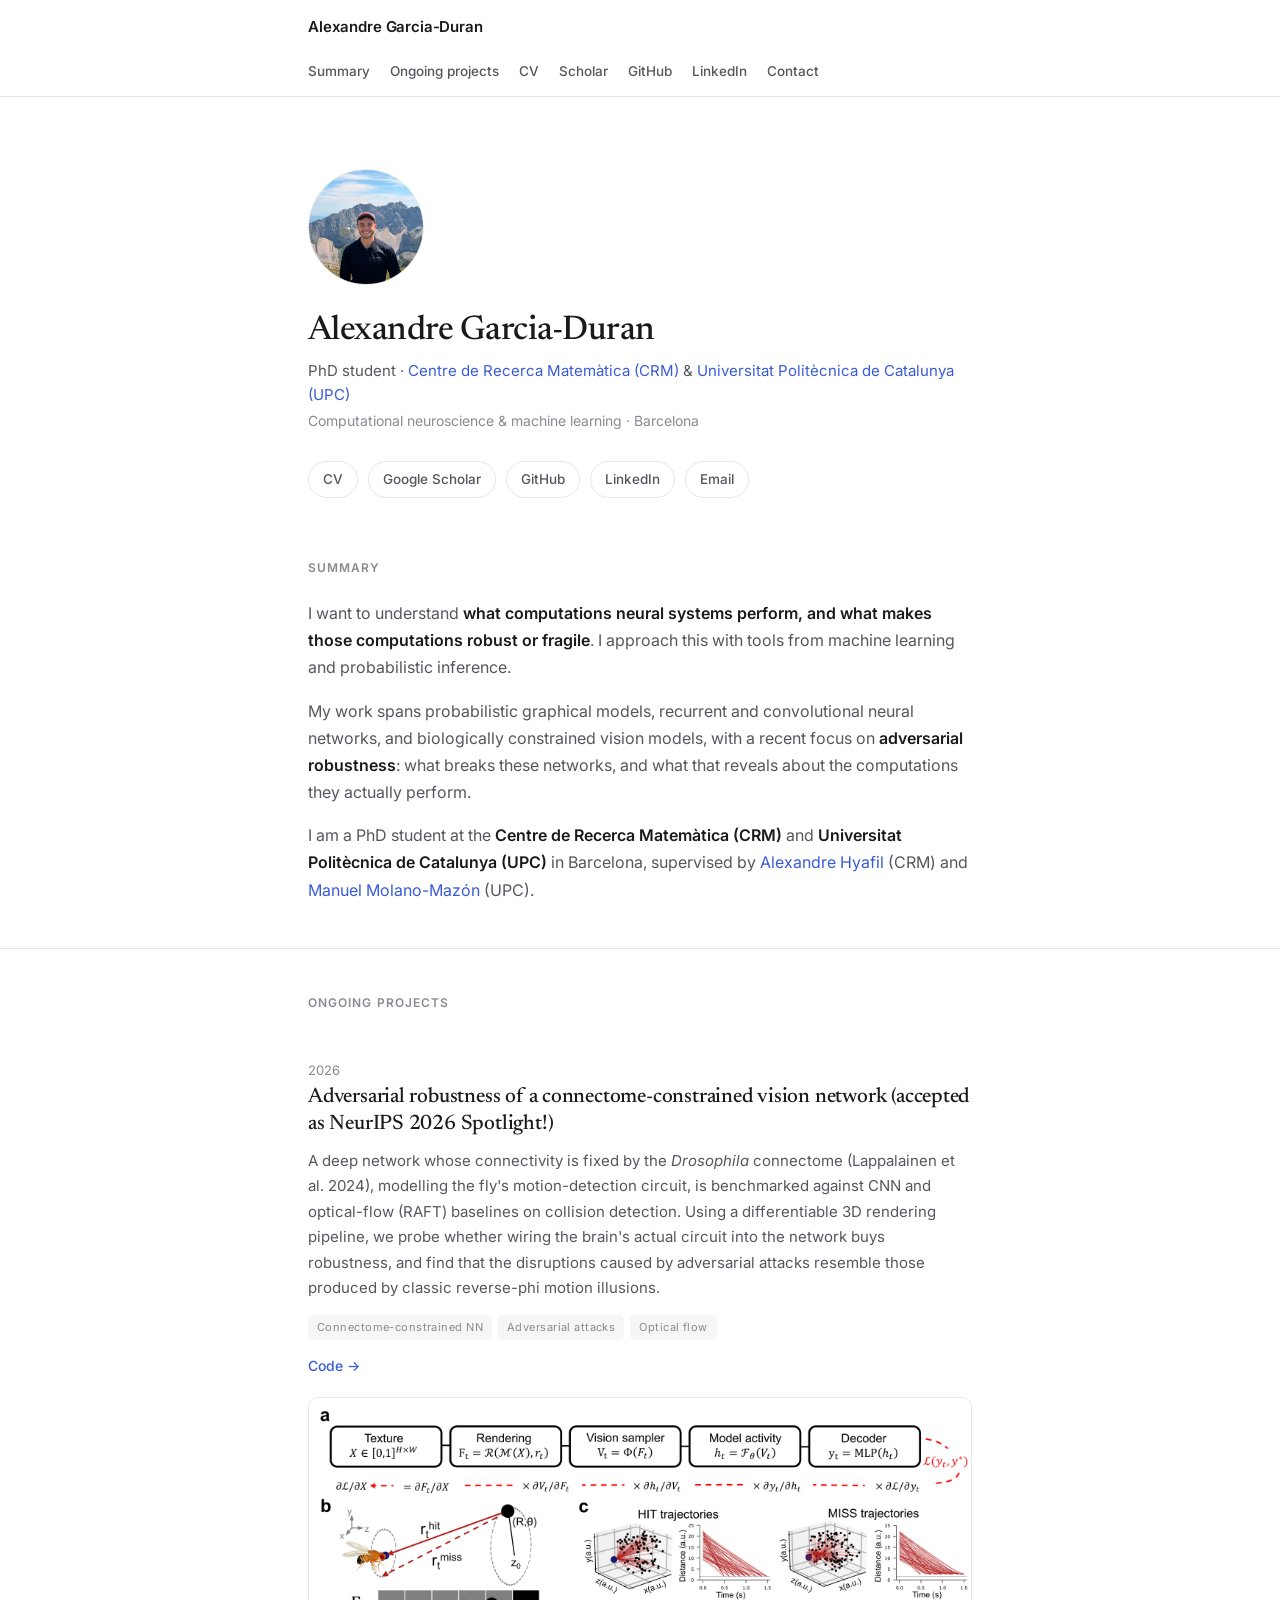
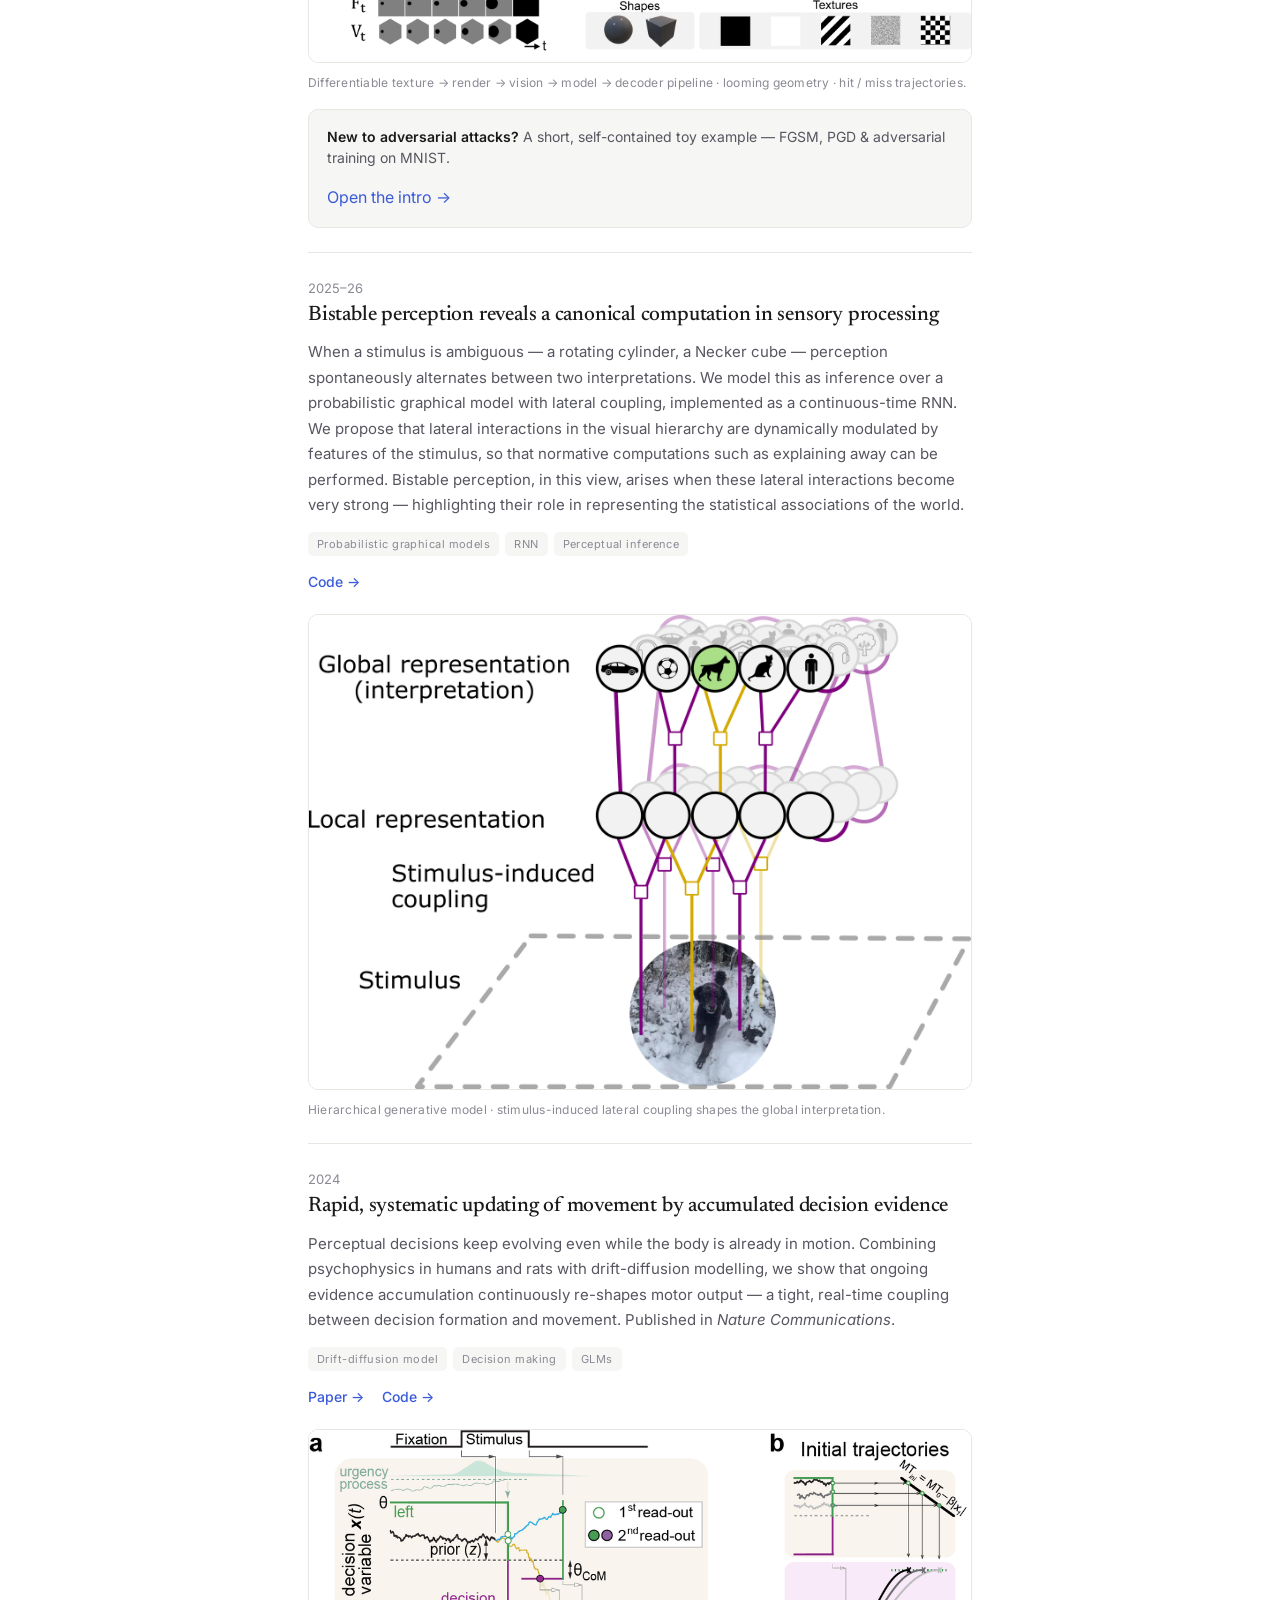
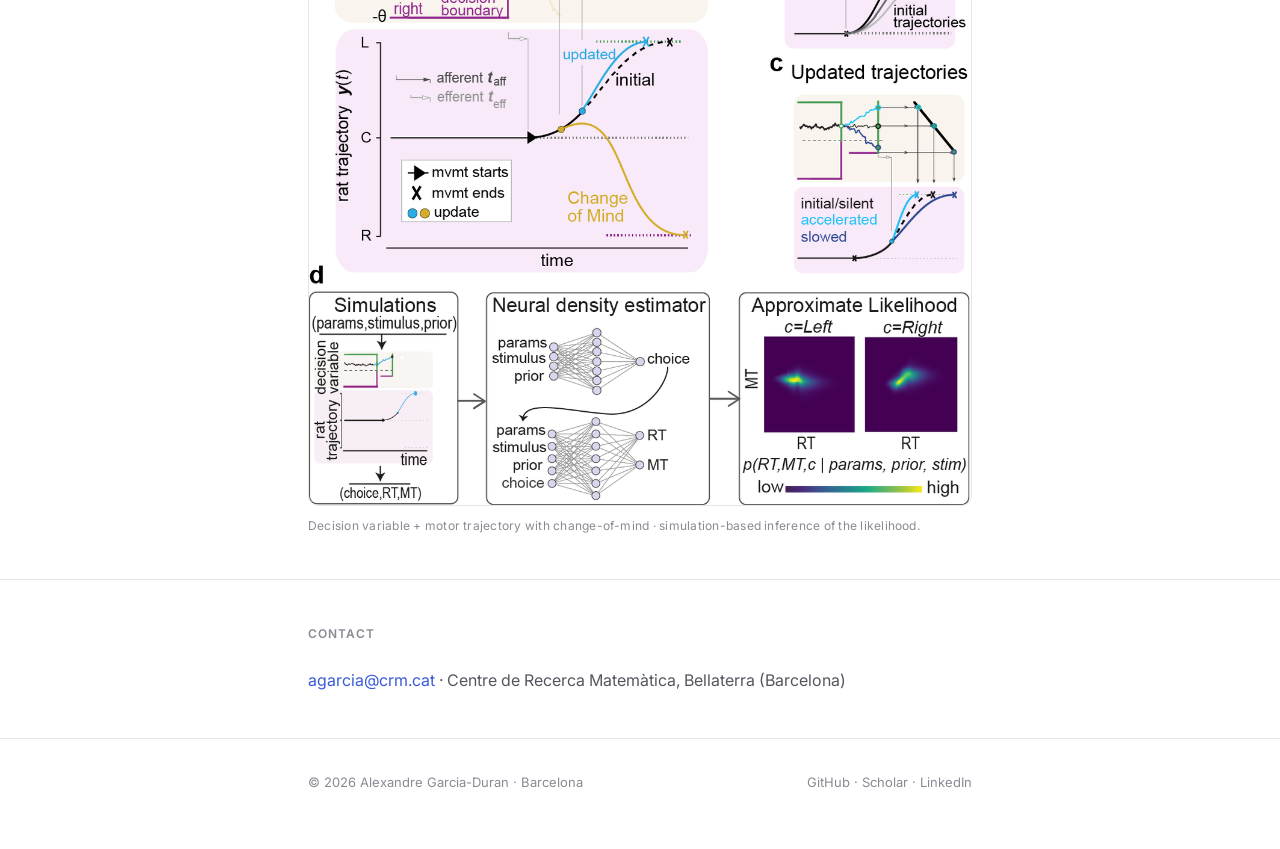
==== commit ec085004: "Update index.html" ====
--- a/index.html
+++ b/index.html
@@ -355,7 +355,7 @@
         between decision formation and movement. Published in <em>Nature Communications</em>.
       </div>
       <div class="project-tags">
-        <span class="project-tag">Drift-diffusion</span>
+        <span class="project-tag">Drift-diffusion model</span>
         <span class="project-tag">Decision making</span>
         <span class="project-tag">GLMs</span>
       </div>
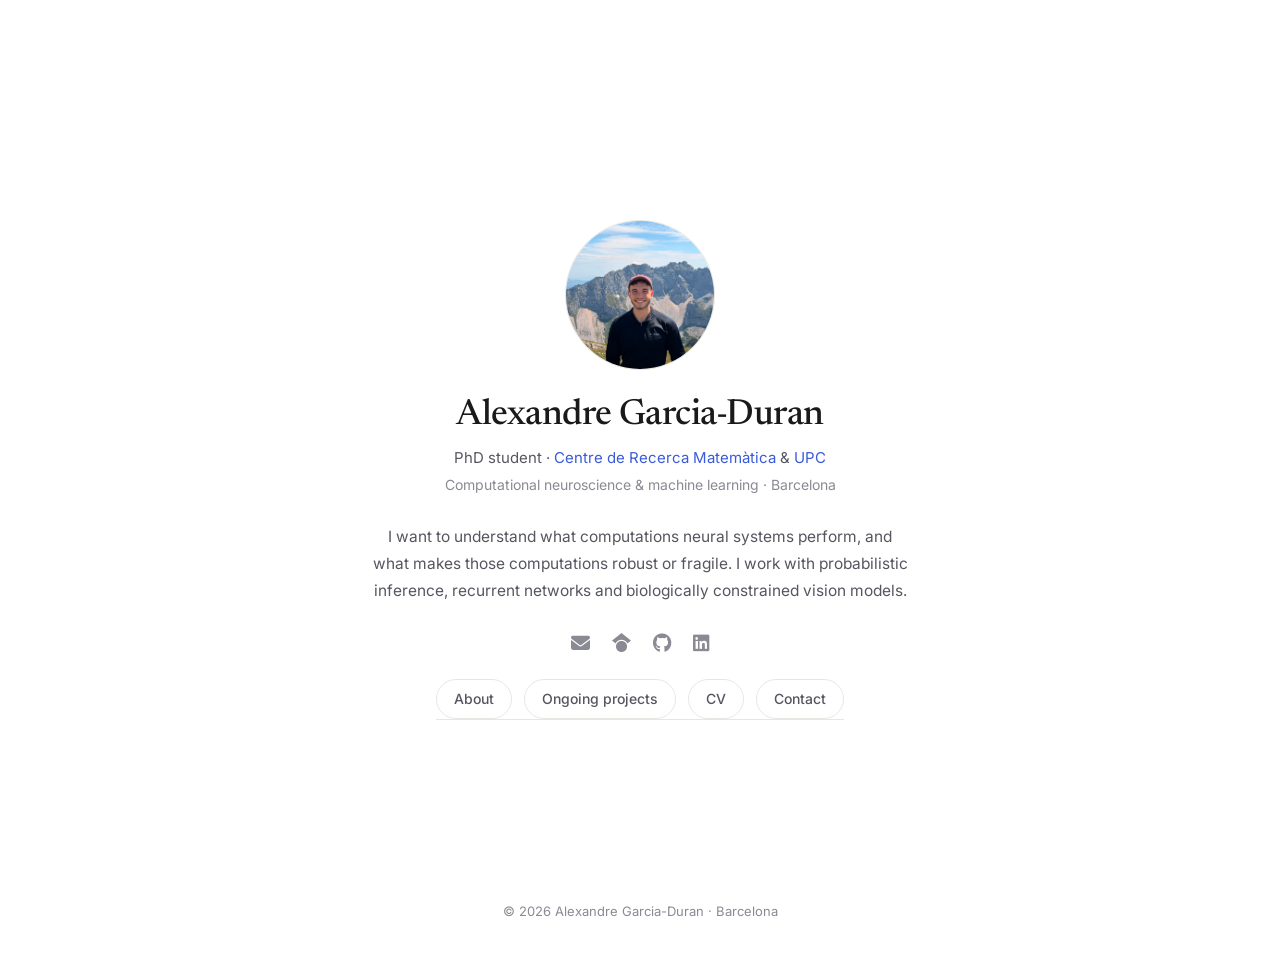
==== commit 133f60f8: "changed organization of all, more modular" ====
--- a/index.html
+++ b/index.html
@@ -8,394 +8,47 @@
 <link rel="preconnect" href="https://fonts.googleapis.com">
 <link rel="preconnect" href="https://fonts.gstatic.com" crossorigin>
 <link href="https://fonts.googleapis.com/css2?family=Inter:wght@400;500;600;700&family=Newsreader:ital,opsz@0,6..72;1,6..72&display=swap" rel="stylesheet">
-<style>
-/* ── Reset ── */
-*, *::before, *::after { margin: 0; padding: 0; box-sizing: border-box; }
-html { scroll-behavior: smooth; }
-
-:root {
-  --bg:      #ffffff;
-  --bg2:     #f6f6f4;
-  --fg:      #1a1a1a;
-  --fg2:     #565660;
-  --fg3:     #8a8a94;
-  --accent:  #3a5bd9;
-  --border:  #e7e7e2;
-  --sans:    'Inter', -apple-system, BlinkMacSystemFont, 'Segoe UI', sans-serif;
-  --serif:   'Newsreader', Georgia, serif;
-  --max:     720px;
-}
-
-@media (prefers-color-scheme: dark) {
-  :root {
-    --bg:     #0f0f12;
-    --bg2:    #17171b;
-    --fg:     #ececec;
-    --fg2:    #a5a5b0;
-    --fg3:    #6e6e78;
-    --accent: #8ea2ff;
-    --border: #26262c;
-  }
-}
-
-body {
-  background: var(--bg);
-  color: var(--fg);
-  font-family: var(--sans);
-  font-size: 16px;
-  line-height: 1.7;
-  -webkit-font-smoothing: antialiased;
-}
-
-a { color: var(--accent); text-decoration: none; }
-a:hover { text-decoration: underline; }
-strong { font-weight: 600; color: var(--fg); }
-em { font-style: italic; }
-
-/* ── Nav ── */
-nav {
-  position: sticky; top: 0; z-index: 100;
-  background: color-mix(in srgb, var(--bg) 88%, transparent);
-  backdrop-filter: blur(12px);
-  -webkit-backdrop-filter: blur(12px);
-  border-bottom: 1px solid var(--border);
-}
-.nav-inner {
-  max-width: var(--max); margin: 0 auto;
-  padding: 14px 28px;
-  display: flex; align-items: center; justify-content: space-between;
-  gap: 20px; flex-wrap: wrap;
-}
-.nav-brand { font-weight: 600; color: var(--fg); font-size: 15px; letter-spacing: -0.01em; }
-.nav-brand:hover { text-decoration: none; }
-.nav-links { display: flex; gap: 20px; flex-wrap: wrap; }
-.nav-links a {
-  font-size: 13.5px; color: var(--fg2); font-weight: 500;
-}
-.nav-links a:hover { color: var(--accent); text-decoration: none; }
-
-/* ── Layout ── */
-.wrap { max-width: var(--max); margin: 0 auto; padding: 0 28px; }
-
-/* ── Header / hero ── */
-header { padding: 72px 0 8px; }
-.hero {
-  display: flex; align-items: center; gap: 28px; flex-wrap: wrap;
-}
-.hero-photo {
-  width: 116px; height: 116px; border-radius: 50%;
-  object-fit: cover; flex-shrink: 0;
-  border: 1px solid var(--border);
-  background: var(--bg2);
-}
-.hero-name {
-  font-family: var(--serif);
-  font-size: 34px; font-weight: 500; line-height: 1.1;
-  letter-spacing: -0.015em; margin-bottom: 8px;
-}
-.hero-affil { font-size: 15px; color: var(--fg2); line-height: 1.6; }
-.hero-role { font-size: 14px; color: var(--fg3); margin-top: 2px; }
-
-/* inline link row */
-.linkrow {
-  display: flex; flex-wrap: wrap; gap: 8px 10px;
-  margin: 28px 0 8px;
-}
-.linkrow a {
-  font-size: 13.5px; font-weight: 500;
-  color: var(--fg2);
-  border: 1px solid var(--border); border-radius: 999px;
-  padding: 6px 14px;
-  transition: border-color .15s, color .15s, background .15s;
-}
-.linkrow a:hover {
-  color: var(--accent); border-color: var(--accent);
-  text-decoration: none;
-}
-
-/* ── Sections ── */
-section { padding: 44px 0; border-top: 1px solid var(--border); scroll-margin-top: 64px; }
-section:first-of-type { border-top: none; }
-.section-title {
-  font-size: 12px; font-weight: 600; letter-spacing: 0.09em;
-  text-transform: uppercase; color: var(--fg3);
-  margin-bottom: 22px;
-}
-.summary p { color: var(--fg2); margin-bottom: 16px; font-size: 16px; }
-.summary p:last-child { margin-bottom: 0; }
-
-/* ── Projects ── */
-.project {
-  padding: 24px 0;
-  border-bottom: 1px solid var(--border);
-}
-.project:first-child { padding-top: 0; }
-.project:last-child { border-bottom: none; padding-bottom: 0; }
-.project-year { font-size: 13px; color: var(--fg3); margin-bottom: 4px; }
-.project-title {
-  font-family: var(--serif); font-size: 21px; font-weight: 500;
-  line-height: 1.25; letter-spacing: -0.01em; margin-bottom: 10px;
-  color: var(--fg);
-}
-.project-desc { font-size: 15px; color: var(--fg2); line-height: 1.7; margin-bottom: 14px; }
-.project-tags { display: flex; flex-wrap: wrap; gap: 6px; margin-bottom: 14px; }
-.project-tag {
-  font-size: 11px; letter-spacing: 0.04em; color: var(--fg3);
-  background: var(--bg2); border-radius: 5px; padding: 3px 9px;
-}
-.project-links { display: flex; flex-wrap: wrap; gap: 18px; }
-.project-links a { font-size: 14px; font-weight: 500; }
-.project-links a.feature {
-  display: inline-flex; align-items: center; gap: 7px;
-}
-
-/* project figure */
-.project-fig {
-  margin-top: 20px;
-  border: 1px solid var(--border); border-radius: 10px;
-  overflow: hidden; background: #fff;
-}
-.project-fig img { width: 100%; height: auto; display: block; }
-.fig-cap {
-  font-size: 12px; color: var(--fg3); line-height: 1.6;
-  letter-spacing: 0.02em; margin-top: 10px;
-}
-
-/* highlighted sub-link (toy MNIST example) */
-.subcard {
-  margin-top: 16px;
-  border: 1px solid var(--border); border-radius: 10px;
-  background: var(--bg2);
-  padding: 16px 18px;
-  display: flex; align-items: center; justify-content: space-between;
-  gap: 16px; flex-wrap: wrap;
-  transition: border-color .15s;
-}
-.subcard:hover { border-color: var(--accent); }
-.subcard-text { font-size: 14px; color: var(--fg2); line-height: 1.5; }
-.subcard-text strong { color: var(--fg); }
-.subcard a {
-  font-size: 14px; font-weight: 600; white-space: nowrap;
-}
-
-/* ── Contact ── */
-.contact p { color: var(--fg2); font-size: 16px; }
-
-/* ── Footer ── */
-footer {
-  border-top: 1px solid var(--border);
-  padding: 32px 0 56px;
-  color: var(--fg3); font-size: 13px;
-}
-footer .wrap { display: flex; justify-content: space-between; flex-wrap: wrap; gap: 12px; }
-footer a { color: var(--fg3); }
-
-/* ── Responsive ── */
-@media (max-width: 560px) {
-  .nav-inner { padding: 12px 20px; }
-  .wrap { padding: 0 20px; }
-  header { padding: 48px 0 4px; }
-  .hero { gap: 20px; }
-  .hero-photo { width: 92px; height: 92px; }
-  .hero-name { font-size: 28px; }
-}
-</style>
+<link href="https://cdnjs.cloudflare.com/ajax/libs/font-awesome/6.5.2/css/all.min.css" rel="stylesheet">
+<link href="style.css" rel="stylesheet">
 </head>
 <body>
 
-<!-- ── Nav ── -->
-<nav>
-  <div class="nav-inner">
-    <a href="#top" class="nav-brand">Alexandre Garcia-Duran</a>
-    <div class="nav-links">
-      <a href="#summary">Summary</a>
-      <a href="#projects">Ongoing projects</a>
-      <a href="Alexandre_Garcia-Duran_CV.pdf" target="_blank" rel="noopener">CV</a>
-      <a href="https://scholar.google.com/citations?hl=ca&user=s0tErLcAAAAJ" target="_blank" rel="noopener">Scholar</a>
-      <a href="https://github.com/alexgarciaduran" target="_blank" rel="noopener">GitHub</a>
-      <a href="https://www.linkedin.com/in/alexandre-garcia-duran-068744194/" target="_blank" rel="noopener">LinkedIn</a>
-      <a href="#contact">Contact</a>
-    </div>
+<main class="landing">
+  <img class="landing-photo" src="figures/profile.jpg" alt="Alexandre Garcia-Duran">
+
+  <h1 class="landing-name">Alexandre Garcia-Duran</h1>
+
+  <p class="landing-role">
+    PhD student ·
+    <a href="https://www.crm.cat/" target="_blank" rel="noopener">Centre de Recerca Matemàtica</a>
+    &amp;
+    <a href="https://www.upc.edu/en" target="_blank" rel="noopener">UPC</a>
+  </p>
+  <p class="landing-place">Computational neuroscience &amp; machine learning · Barcelona</p>
+
+  <p class="landing-desc">
+    I want to understand what computations neural systems perform, and what makes those
+    computations robust or fragile. I work with probabilistic inference, recurrent networks
+    and biologically constrained vision models.
+  </p>
+
+  <div class="icons">
+    <a href="mailto:agarcia@crm.cat" aria-label="Email" title="Email"><i class="fa-solid fa-envelope"></i></a>
+    <a href="https://scholar.google.com/citations?hl=ca&user=s0tErLcAAAAJ" target="_blank" rel="noopener" aria-label="Google Scholar" title="Google Scholar"><i class="fa-brands fa-google-scholar"></i></a>
+    <a href="https://github.com/alexgarciaduran" target="_blank" rel="noopener" aria-label="GitHub" title="GitHub"><i class="fa-brands fa-github"></i></a>
+    <a href="https://www.linkedin.com/in/alexandre-garcia-duran-068744194/" target="_blank" rel="noopener" aria-label="LinkedIn" title="LinkedIn"><i class="fa-brands fa-linkedin"></i></a>
   </div>
-</nav>
 
-<!-- ── Header ── -->
-<header id="top">
-  <div class="wrap">
-    <div class="hero">
-      <img class="hero-photo" src="figures/profile.jpg" alt="Alexandre Garcia-Duran">
-      <div>
-        <h1 class="hero-name">Alexandre Garcia-Duran</h1>
-        <p class="hero-affil">
-          PhD student ·
-          <a href="https://www.crm.cat/" target="_blank" rel="noopener">Centre de Recerca Matemàtica (CRM)</a>
-          &amp;
-          <a href="https://www.upc.edu/en" target="_blank" rel="noopener">Universitat Politècnica de Catalunya (UPC)</a>
-        </p>
-        <p class="hero-role">Computational neuroscience &amp; machine learning · Barcelona</p>
-      </div>
-    </div>
+  <nav class="pagelinks">
+    <a href="about.html">About</a>
+    <a href="projects.html">Ongoing projects</a>
+    <a href="Alexandre_Garcia-Duran_CV.pdf" target="_blank" rel="noopener">CV</a>
+    <a href="contact.html">Contact</a>
+  </nav>
+</main>
 
-    <div class="linkrow">
-      <a href="Alexandre_Garcia-Duran_CV.pdf" target="_blank" rel="noopener">CV</a>
-      <a href="https://scholar.google.com/citations?hl=ca&user=s0tErLcAAAAJ" target="_blank" rel="noopener">Google Scholar</a>
-      <a href="https://github.com/alexgarciaduran" target="_blank" rel="noopener">GitHub</a>
-      <a href="https://www.linkedin.com/in/alexandre-garcia-duran-068744194/" target="_blank" rel="noopener">LinkedIn</a>
-      <a href="mailto:agarcia@crm.cat">Email</a>
-    </div>
-  </div>
-</header>
-
-<!-- ── Summary ── -->
-<section id="summary" class="summary">
-  <div class="wrap">
-    <h2 class="section-title">Summary</h2>
-    <p>
-      I want to understand <strong>what computations neural systems perform, and what makes
-      those computations robust or fragile</strong>. I approach this with tools from
-      machine learning and probabilistic inference.
-    </p>
-    <p>
-      My work spans probabilistic graphical models, recurrent and convolutional neural networks,
-      and biologically constrained vision models, with a recent focus on
-      <strong>adversarial robustness</strong>: what breaks these networks, and what that reveals
-      about the computations they actually perform.
-    </p>
-    <p>
-      I am a PhD student at the <strong>Centre de Recerca Matemàtica (CRM)</strong> and
-      <strong>Universitat Politècnica de Catalunya (UPC)</strong> in Barcelona, supervised by
-      <a href="https://ahyafil.github.io/" target="_blank" rel="noopener">Alexandre Hyafil</a> (CRM) and
-      <a href="https://manuelmolano.wixsite.com/home" target="_blank" rel="noopener">Manuel Molano-Mazón</a> (UPC).
-    </p>
-  </div>
-</section>
-
-<!-- ── Ongoing projects ── -->
-<section id="projects">
-  <div class="wrap">
-    <h2 class="section-title">Ongoing projects</h2>
-
-    <!-- Project 1 — adversarial robustness -->
-    <div class="project">
-      <div class="project-year">2026</div>
-      <div class="project-title">Adversarial robustness of a connectome-constrained vision network
-				(accepted as NeurIPS 2026 Spotlight!)</div>
-      <div class="project-desc">
-        A deep network whose connectivity is fixed by the <em>Drosophila</em> connectome
-        (Lappalainen et al. 2024), modelling the fly's motion-detection circuit, is benchmarked
-        against CNN and optical-flow (RAFT) baselines on collision detection. Using a differentiable
-        3D rendering pipeline, we probe whether wiring the brain's actual circuit into the network
-        buys robustness, and find that the disruptions caused by adversarial attacks resemble those
-        produced by classic reverse-phi motion illusions.
-      </div>
-      <div class="project-tags">
-        <span class="project-tag">Connectome-constrained NN</span>
-        <span class="project-tag">Adversarial attacks</span>
-        <span class="project-tag">Optical flow</span>
-      </div>
-      <div class="project-links">
-        <a href="https://github.com/alexgarciaduran" target="_blank" rel="noopener">Code →</a>
-      </div>
-
-      <figure class="project-fig">
-        <img src="figures/figure1_fly.png" alt="Differentiable adversarial-texture pipeline, fly looming geometry, and hit/miss trajectories">
-      </figure>
-      <figcaption class="fig-cap">
-        Differentiable texture → render → vision → model → decoder pipeline · looming geometry · hit / miss trajectories.
-      </figcaption>
-
-      <!-- opening section into the toy MNIST example -->
-      <a class="subcard" href="projects.html">
-        <span class="subcard-text">
-          <strong>New to adversarial attacks?</strong>
-          A short, self-contained toy example — FGSM, PGD &amp; adversarial training on MNIST.
-        </span>
-        <span>Open the intro →</span>
-      </a>
-    </div>
-
-    <!-- Project 2 — bistable perception -->
-    <div class="project">
-      <div class="project-year">2025–26</div>
-      <div class="project-title">Bistable perception reveals a canonical computation in sensory processing</div>
-      <div class="project-desc">
-        When a stimulus is ambiguous — a rotating cylinder, a Necker cube — perception spontaneously
-        alternates between two interpretations. We model this as inference over a probabilistic
-        graphical model with lateral coupling, implemented as a continuous-time RNN. We propose that
-        lateral interactions in the visual hierarchy are dynamically modulated by features of the
-        stimulus, so that normative computations such as explaining away can be performed. Bistable
-        perception, in this view, arises when these lateral interactions become very strong —
-        highlighting their role in representing the statistical associations of the world.
-      </div>
-      <div class="project-tags">
-        <span class="project-tag">Probabilistic graphical models</span>
-        <span class="project-tag">RNN</span>
-        <span class="project-tag">Perceptual inference</span>
-      </div>
-      <div class="project-links">
-        <a href="https://github.com/alexgarciaduran/perceptual_bistability" target="_blank" rel="noopener">Code →</a>
-      </div>
-
-      <figure class="project-fig">
-        <img src="figures/global_representation_stim_induced.png" alt="Hierarchical generative model: stimulus, local representation, stimulus-induced coupling, and global interpretation">
-      </figure>
-      <figcaption class="fig-cap">
-        Hierarchical generative model · stimulus-induced lateral coupling shapes the global interpretation.
-      </figcaption>
-    </div>
-
-    <!-- Project 3 — decision / movement -->
-    <div class="project">
-      <div class="project-year">2024</div>
-      <div class="project-title">Rapid, systematic updating of movement by accumulated decision evidence</div>
-      <div class="project-desc">
-        Perceptual decisions keep evolving even while the body is already in motion. Combining
-        psychophysics in humans and rats with drift-diffusion modelling, we show that ongoing
-        evidence accumulation continuously re-shapes motor output — a tight, real-time coupling
-        between decision formation and movement. Published in <em>Nature Communications</em>.
-      </div>
-      <div class="project-tags">
-        <span class="project-tag">Drift-diffusion model</span>
-        <span class="project-tag">Decision making</span>
-        <span class="project-tag">GLMs</span>
-      </div>
-      <div class="project-links">
-        <a href="https://www.nature.com/articles/s41467-024-53586-7" target="_blank" rel="noopener">Paper →</a>
-        <a href="https://github.com/alexgarciaduran/rapid-updating-of-movement-by-evidence" target="_blank" rel="noopener">Code →</a>
-      </div>
-
-      <figure class="project-fig">
-        <img src="figures/figure_movement.png" alt="Decision variable and motor trajectory model with change-of-mind, and neural-density-estimator likelihood">
-      </figure>
-      <figcaption class="fig-cap">
-        Decision variable + motor trajectory with change-of-mind · simulation-based inference of the likelihood.
-      </figcaption>
-    </div>
-
-  </div>
-</section>
-
-<!-- ── Contact ── -->
-<section id="contact" class="contact">
-  <div class="wrap">
-    <h2 class="section-title">Contact</h2>
-    <p>
-      <a href="mailto:agarcia@crm.cat">agarcia@crm.cat</a> ·
-      Centre de Recerca Matemàtica, Bellaterra (Barcelona)
-    </p>
-  </div>
-</section>
-
-<!-- ── Footer ── -->
-<footer>
-  <div class="wrap">
-    <span>© 2026 Alexandre Garcia-Duran · Barcelona</span>
-    <span>
-      <a href="https://github.com/alexgarciaduran" target="_blank" rel="noopener">GitHub</a> ·
-      <a href="https://scholar.google.com/citations?hl=ca&user=s0tErLcAAAAJ" target="_blank" rel="noopener">Scholar</a> ·
-      <a href="https://www.linkedin.com/in/alexandre-garcia-duran-068744194/" target="_blank" rel="noopener">LinkedIn</a>
-    </span>
-  </div>
+<footer class="plain">
+  <span>© 2026 Alexandre Garcia-Duran · Barcelona</span>
 </footer>
 
 </body>
--- a/style.css
+++ b/style.css
@@ -0,0 +1,204 @@
+/* ── Reset ── */
+*, *::before, *::after { margin: 0; padding: 0; box-sizing: border-box; }
+html { scroll-behavior: smooth; }
+
+:root {
+  --bg:      #ffffff;
+  --bg2:     #f6f6f4;
+  --fg:      #1a1a1a;
+  --fg2:     #565660;
+  --fg3:     #8a8a94;
+  --accent:  #3a5bd9;
+  --border:  #e7e7e2;
+  --sans:    'Inter', -apple-system, BlinkMacSystemFont, 'Segoe UI', sans-serif;
+  --serif:   'Newsreader', Georgia, serif;
+  --max:     720px;
+}
+
+@media (prefers-color-scheme: dark) {
+  :root {
+    --bg:     #0f0f12;
+    --bg2:    #17171b;
+    --fg:     #ececec;
+    --fg2:    #a5a5b0;
+    --fg3:    #6e6e78;
+    --accent: #8ea2ff;
+    --border: #26262c;
+  }
+}
+
+body {
+  background: var(--bg);
+  color: var(--fg);
+  font-family: var(--sans);
+  font-size: 16px;
+  line-height: 1.7;
+  -webkit-font-smoothing: antialiased;
+}
+
+a { color: var(--accent); text-decoration: none; }
+a:hover { text-decoration: underline; }
+strong { font-weight: 600; color: var(--fg); }
+em { font-style: italic; }
+
+.wrap { max-width: var(--max); margin: 0 auto; padding: 0 28px; }
+
+/* ── Nav (sub-pages only) ── */
+nav {
+  position: sticky; top: 0; z-index: 100;
+  background: color-mix(in srgb, var(--bg) 88%, transparent);
+  backdrop-filter: blur(12px);
+  -webkit-backdrop-filter: blur(12px);
+  border-bottom: 1px solid var(--border);
+}
+.nav-inner {
+  max-width: var(--max); margin: 0 auto;
+  padding: 14px 28px;
+  display: flex; align-items: center; justify-content: space-between;
+  gap: 20px; flex-wrap: wrap;
+}
+.nav-brand { font-weight: 600; color: var(--fg); font-size: 15px; letter-spacing: -0.01em; }
+.nav-brand:hover { text-decoration: none; }
+.nav-links { display: flex; gap: 20px; flex-wrap: wrap; }
+.nav-links a { font-size: 13.5px; color: var(--fg2); font-weight: 500; }
+.nav-links a:hover { color: var(--accent); text-decoration: none; }
+.nav-links a.active { color: var(--fg); }
+
+/* ── Landing ── */
+.landing {
+  min-height: 100vh;
+  display: flex; flex-direction: column;
+  align-items: center; justify-content: center;
+  text-align: center;
+  padding: 72px 28px 32px;
+}
+.landing-photo {
+  width: 150px; height: 150px; border-radius: 50%;
+  object-fit: cover;
+  border: 1px solid var(--border);
+  background: var(--bg2);
+}
+.landing-name {
+  font-family: var(--serif);
+  font-size: 36px; font-weight: 500; line-height: 1.15;
+  letter-spacing: -0.015em;
+  margin-top: 26px;
+}
+.landing-role { font-size: 15px; color: var(--fg2); margin-top: 8px; }
+.landing-place { font-size: 14px; color: var(--fg3); margin-top: 2px; }
+.landing-desc {
+  max-width: 540px;
+  font-size: 15.5px; color: var(--fg2); line-height: 1.75;
+  margin-top: 26px;
+}
+
+/* icon row */
+.icons { display: flex; gap: 22px; margin-top: 30px; }
+.icons a { font-size: 19px; color: var(--fg3); line-height: 1; }
+.icons a:hover { color: var(--accent); text-decoration: none; }
+
+/* page links */
+.pagelinks {
+  display: flex; flex-wrap: wrap; justify-content: center;
+  gap: 10px 12px; margin-top: 26px;
+}
+.pagelinks a {
+  font-size: 14px; font-weight: 500; color: var(--fg2);
+  border: 1px solid var(--border); border-radius: 999px;
+  padding: 7px 17px;
+  transition: border-color .15s, color .15s;
+}
+.pagelinks a:hover { color: var(--accent); border-color: var(--accent); text-decoration: none; }
+
+/* ── Page head (sub-pages) ── */
+.page-head { padding: 64px 0 8px; }
+.head-label {
+  font-size: 12px; font-weight: 600; letter-spacing: 0.09em;
+  text-transform: uppercase; color: var(--fg3); margin-bottom: 14px;
+}
+.head-title {
+  font-family: var(--serif);
+  font-size: 32px; font-weight: 500; line-height: 1.2;
+  letter-spacing: -0.015em;
+}
+.head-intro { font-size: 16px; color: var(--fg2); margin-top: 16px; }
+
+section { padding: 36px 0; }
+
+.prose p { color: var(--fg2); margin-bottom: 16px; }
+.prose p:last-child { margin-bottom: 0; }
+
+/* ── Project index (titles only) ── */
+.plist { border-top: 1px solid var(--border); }
+.pitem {
+  display: block;
+  border-bottom: 1px solid var(--border);
+  padding: 22px 0;
+  color: var(--fg);
+}
+.pitem:hover { text-decoration: none; }
+.pitem:hover .pitem-title { color: var(--accent); }
+.pitem-year { font-size: 13px; color: var(--fg3); margin-bottom: 4px; }
+.pitem-title {
+  font-family: var(--serif); font-size: 21px; font-weight: 500;
+  line-height: 1.3; letter-spacing: -0.01em;
+  transition: color .15s;
+}
+
+/* ── Project detail ── */
+.tags { display: flex; flex-wrap: wrap; gap: 6px; margin-top: 18px; }
+.tag {
+  font-size: 11px; letter-spacing: 0.04em; color: var(--fg3);
+  background: var(--bg2); border-radius: 5px; padding: 3px 9px;
+}
+.links { display: flex; flex-wrap: wrap; gap: 18px; margin-top: 22px; }
+.links a { font-size: 14px; font-weight: 500; }
+
+figure.fig {
+  margin-top: 28px;
+  border: 1px solid var(--border); border-radius: 10px;
+  overflow: hidden; background: #fff;
+}
+figure.fig img { width: 100%; height: auto; display: block; }
+.fig-cap {
+  font-size: 12px; color: var(--fg3); line-height: 1.6;
+  letter-spacing: 0.02em; margin-top: 10px;
+}
+
+/* highlighted sub-link */
+.subcard {
+  margin-top: 28px;
+  border: 1px solid var(--border); border-radius: 10px;
+  background: var(--bg2);
+  padding: 16px 18px;
+  display: flex; align-items: center; justify-content: space-between;
+  gap: 16px; flex-wrap: wrap;
+  transition: border-color .15s;
+}
+.subcard:hover { border-color: var(--accent); text-decoration: none; }
+.subcard-text { font-size: 14px; color: var(--fg2); line-height: 1.5; }
+.subcard-text strong { color: var(--fg); }
+.subcard span.cta { font-size: 14px; font-weight: 600; color: var(--accent); white-space: nowrap; }
+
+.back-link { display: inline-block; font-size: 14px; font-weight: 500; margin: 8px 0 56px; }
+
+/* ── Footer ── */
+footer {
+  border-top: 1px solid var(--border);
+  padding: 28px 0 44px;
+  color: var(--fg3); font-size: 13px;
+}
+footer .wrap { display: flex; justify-content: space-between; flex-wrap: wrap; gap: 12px; }
+footer a { color: var(--fg3); }
+footer.plain { border-top: none; text-align: center; padding: 0 0 36px; }
+
+/* ── Responsive ── */
+@media (max-width: 560px) {
+  .nav-inner { padding: 12px 20px; }
+  .wrap { padding: 0 20px; }
+  .landing { padding: 56px 20px 28px; }
+  .landing-photo { width: 120px; height: 120px; }
+  .landing-name { font-size: 30px; }
+  .page-head { padding: 44px 0 4px; }
+  .head-title { font-size: 26px; }
+}
